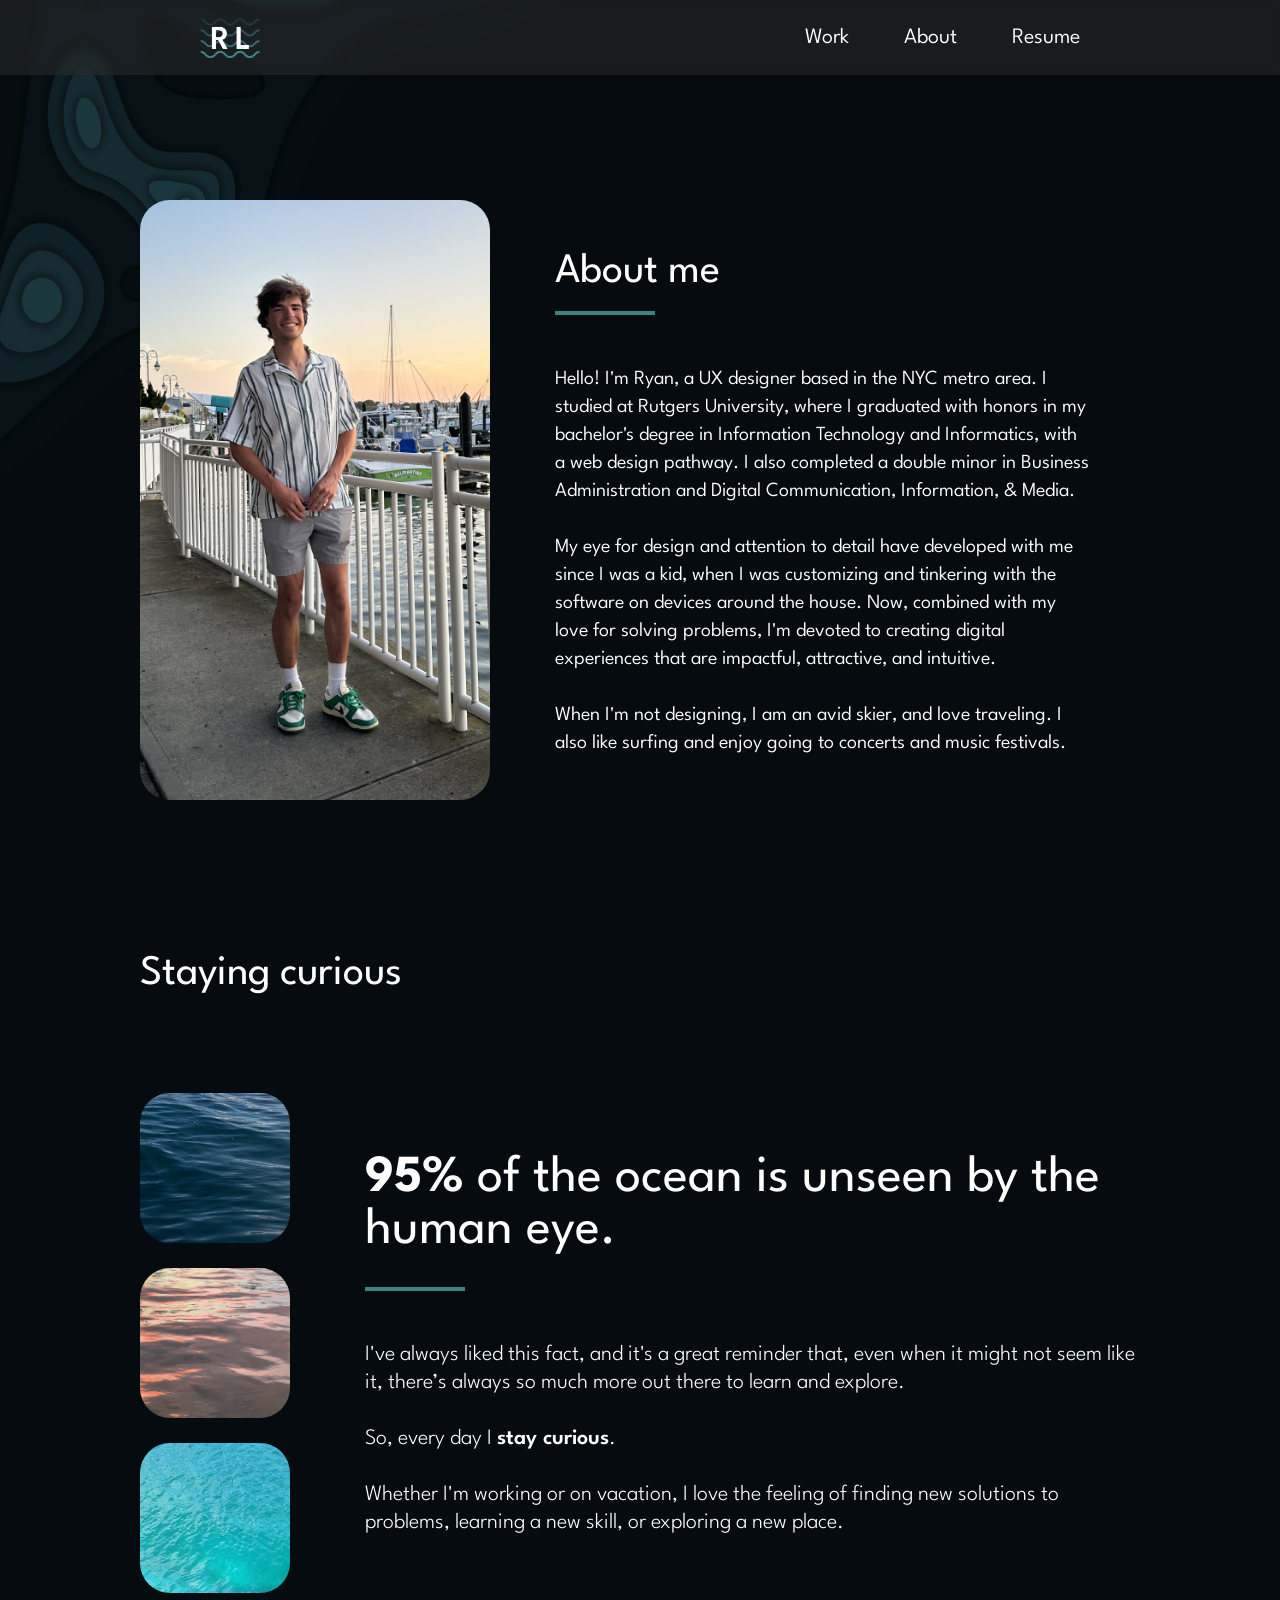
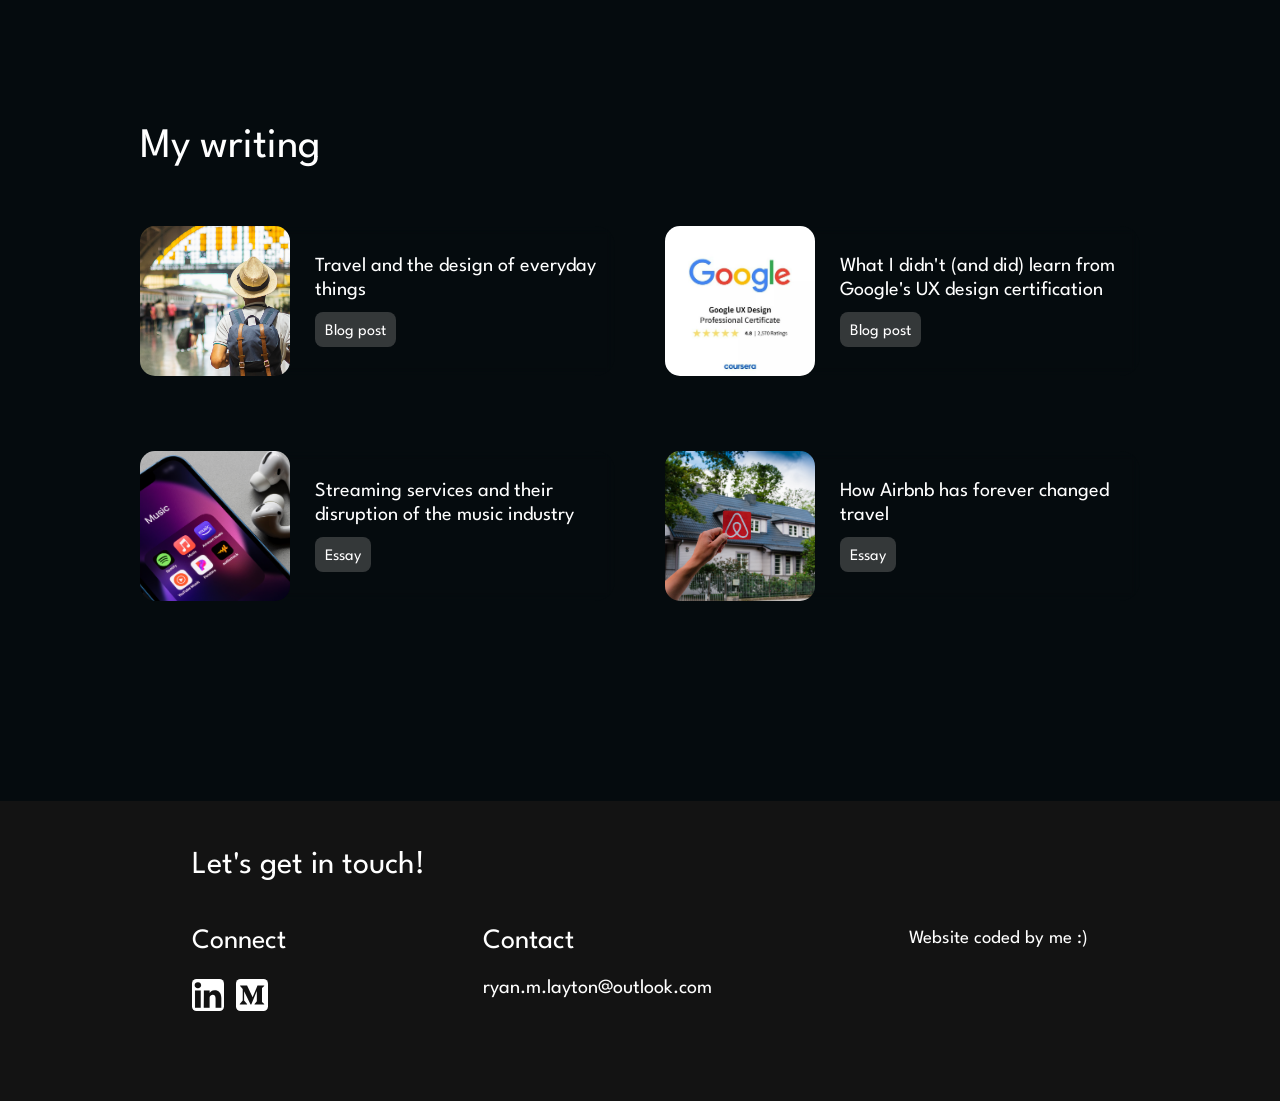
==== about.html @ 463aab8a "footer title update" ====
<!DOCTYPE html>
<html lang="en" id = "html">
  <style>@font-face {
    font-family: leagueSpartan;
    src: url(League_Spartan/LeagueSpartan-VariableFont_wght.ttf);
  }</style>
  <head>
    <meta charset="UTF-8" />
    <meta name="viewport" content="width=device-width, initial-scale=1.0" />
    <meta http-equiv="X-UA-Compatible" content="ie=edge" />
    <title>About | Ryan Layton</title>
    <link rel="stylesheet" href="aboutstyles.css"/>
    <link rel="icon" href="images/initials.png">
  </head>

  

  <section class="mobileHeader">
    <div id="mobilename">
      <a href="./index.html"><img src="./images/initials.png" /></a>
    </div>
    <div>
    <ul class="mobilemenuopen">
      <li><a class="menuItem" href="./index.html#work">Work</a></li>
      <li><a class="menuItem" href="./about.html">About</a></li>
      <a href="images/RYAN-LAYTON-RESUME.pdf" target="_blank">Resume</a>
    </ul>
    <button class="mobilemenu">
      <i class ="menuIcon"><img src="images/mobilemenu.png" alt=""></i>
      <i class ="closeIcon"><img src="images/close.png" alt=""></i>
      </button>
    </div>
  

  </section>

  <div id="loader" class="center"></div>

    
    <body id="body">
      <section class="tabsgrid">
        <div class="name">
          <a href="./index.html"><img src="./images/initials.png" /></a>
        </div>
        <div class="tabs">
          <a href="./index.html#work"  onclick="showScroll()">Work</a>  
          <a href="./about.html">About</a>
          <a href="images/RYAN-LAYTON-RESUME.pdf" target="_blank">Resume</a>

        </div>
      </section>

        <section id="aboutPage">


            <div id="aboutContent">

            <div id="aboutText">
              <div id="aboutImg">
                <img src="images/aboutMe.png" alt="" id ="meimg">
              </div>
              <div>
              <h2 style="margin-left:15px; margin-bottom:20px;">About me</h2>
              <div class="line"></div>
            <p>Hello! I'm Ryan, a UX designer based in the NYC metro area. I studied at Rutgers University, where I graduated with honors in my bachelor's degree in Information Technology and Informatics, with a web design pathway. I also completed a double minor in Business Administration and Digital Communication, Information, & Media.
              <br>
              <br>
              My eye for design and attention to detail have developed with me since I was a kid, when I was customizing and tinkering with the software on devices around the house. Now, combined with my love for solving problems, I'm devoted to creating digital experiences that are impactful, attractive, and intuitive.
              <br>
              <br>
              When I'm not designing, I am an avid skier, and love traveling. I also like surfing and enjoy going to concerts and music festivals.
            </p>
          </div>
        </div>
        </div>

        <section id = "values">
          <h2>Staying curious</h2>
          <div class="bigvalue"><div class="valuecard"><div class="bigvaluetext"><h1 id="valuetitle"><strong>95%</strong> of the ocean is unseen by the human eye.</h1><div class="line2" style="margin-top:0px; margin-left:25px;"></div><p>I've always liked this fact, and it's a great reminder that, even when it might not seem like it, there’s always so much more out there to learn and explore. <br><br>So, every day I <strong style="font-weight: 600;">stay curious</strong>. <br><br>Whether I'm working or on vacation, I love the feeling of finding new solutions to problems, learning a new skill, or exploring a new place.</p></div><div class="imagestack"><img src="images/adapttest.png" alt=""><img src="images/oceanthumb.png" alt=""><img src="images/waterthumb3.png" alt=""></div></div></div>


        </section>
        <h2 style="width:1000px">My writing</h2>
        <section class ="writings">

          <a href="https://medium.com/@rylay/travel-and-the-design-of-everyday-things-ac6825f03cc6"  target="_blank"><div class="writing"><img src="images/travelthumb.png" alt=""><div class="writingcontent"><h4>Travel and the design of everyday things</h4><div class="writingtag">Blog post</div></div></div></a>
          <a href="https://medium.com/@rylay/what-i-didnt-and-did-learn-from-google-s-ux-design-certification-195e7a6d9c0b?source=friends_link&sk=7d7f1dadd2cf88093d7a931e4a1bec86" target="_blank"><div class="writing"><img src="images/certificate.jpeg" alt=""><div><h4>What I didn't (and did) learn from Google's UX design certification</h4><div class="writingtag">Blog post</div></div></div></a>

        </section>

        <section class ="writings">

          <a href="othercontent/StreamingEssay.pdf" target="_blank"><div class="writing"><img src="images/spotifythumb.png" alt=""><div class="writingcontent"><h4>Streaming services and their disruption of the music industry</h4><div class="writingtag">Essay</div></div></div></a>
          <a href="othercontent/airbnbpaper.pdf" target="_blank"><div class="writing"><img src="images/airbnbthumb.png" alt=""><div><h4>How Airbnb has forever changed travel</h4><div class="writingtag">Essay</div></div></div></a>

        </section>



        <section class="mobilewritings">

          <div class="writing"><img src="images/travelthumb.png" alt=""><div class="writingcontent"><h4>Travel and the design of everyday things</h4><div style="color:rgb(207, 207, 207); font-weight:300;">Blog post</div><a href="https://medium.com/@rylay/travel-and-the-design-of-everyday-things-ac6825f03cc6" target="_blank"loading="lazy"><button>Read</button></a></div></div>
          <div class="writing"><img src="images/certificate.jpeg" alt=""><div><h4>What I didn't (and did) learn from Google's UX design certification</h4><div style="color:rgb(207, 207, 207); font-weight:300;">Blog post</div><a href="https://medium.com/@rylay/what-i-didnt-and-did-learn-from-google-s-ux-design-certification-195e7a6d9c0b?source=friends_link&sk=7d7f1dadd2cf88093d7a931e4a1bec86" target="_blank"><button>Read</button></a></div></div>
          <div class="writing"><img src="images/spotifythumb.png" alt=""><div class="writingcontent"><h4>Streaming services and their disruption of the music industry</h4><div style="color:rgb(207, 207, 207); font-weight:300;">Essay</div><a href="othercontent/StreamingEssay.pdf" target="_blank"><button>Read</button></a></div></div>
          <div class="writing"><img src="images/airbnbthumb.png" alt=""><div><h4>How Airbnb has forever changed travel</h4><div style="color:rgb(207, 207, 207); font-weight:300;">Essay</div><a href="othercontent/airbnbpaper.pdf" target="_blank"><button>Read</button></a></div></div>

        </section>
        </section>


        <section id="footer">
          <div id="allFooterText">
          <div id="footerTitle">Let's get in touch!</div>
          <div id = "footerText">
            <div>
              <h2>Connect</h2>
              <a href="https://www.linkedin.com/in/laytonryan/" target="_blank" style="margin-right:8px;"><img src="images/linkedin.svg" alt="" style ="height: 32px; width:32px;"></a>
              <a href="https://medium.com/@rylay" target="_blank" ><img src="images/medium.svg" alt="" style ="height: 32px; width:32px;"></a>
        </div>
        <div>
          <h2>Contact</h2>
          <a href="mailto:ryan.m.layton@outlook.com" target="_blank">ryan.m.layton@outlook.com</a>
          
        </div>
        <div>
          <h3 id="footerNote">Website coded by me :)</h3>
        </div>
        </div>
      </div>

        </section>
        <script src="aboutscript.js"></script>
    </body>
</html>
---- aboutstyles.css ----
html{
  margin:0px;
}



.center {
  position: absolute;
  top: 0;
  bottom: 0;
  left: 0;
  right: 0;
  margin: auto;
  overflow:hidden;
}



#loader {    
  --r1: 154%;
  --r2: 68.5%;
  width:60px;
  height:60px;
  border-radius: 50%; 
  background:
    radial-gradient(var(--r1) var(--r2) at top   ,#0000 79.5%,#408184 80%),
    radial-gradient(var(--r1) var(--r2) at bottom,#408184 79.5%,#0000 80%),
    radial-gradient(var(--r1) var(--r2) at top   ,#0000 79.5%,#408184 80%),
    white;
  background-size: 50.5% 220%;
  background-position: -100% 0%,0% 0%,100% 0%;
  background-repeat:no-repeat;
  animation:wave 2s infinite linear;
}
@keyframes wave {
    33%  {background-position:    0% 33% ,100% 33% ,200% 33% }
    66%  {background-position: -100%  66%,0%   66% ,100% 66% }
    100% {background-position:    0% 100%,100% 100%,200% 100%}
}



  

.tabsgrid {
  width: 100%;
  height: 75px;
  display: flex;
  justify-content: space-between;
  background-color: rgba(52, 52, 52, 0.432);
  backdrop-filter: blur(5px);
  color: white;
  position: fixed;
  z-index: 3;
}

.header {
  grid-area: header;
  background-color: black;
}

.tabs {
  display: flex;
  justify-content: space-between;
  align-items: center;
  text-decoration: none;
  width: 275px;
  color: white;
  margin-right:200px;
}

.name {
  display: flex;
  align-items: center;
  justify-content: center;
  margin-left:200px;
}

.tabs a {
  color: white;
  font-size: 22px;
  text-decoration: none;
  font-weight:350;
}

a.tabsgrid:hover {
  color: gray;
}

a:hover {
  color: gray;
}


.name img {
  width: 60px;
  height:auto;
  display: flex;
  align-items: center;
  justify-content: center;
}

  .mobileHeader
  {
    height:48px;
    width:92vw;
    justify-content: space-between;
    top:0;
    position: fixed;
    color:white;
    display:none;
    background-color: rgba(52, 52, 52, 0.714);
    backdrop-filter: blur(10px);
    border-radius:100px;
    border-style: solid;
    border-color: rgb(41, 41, 41);
    border-width: 1px;
    margin-top:12px;
    margin-left:4vw;
    margin-right:4vw;
    z-index: 3;
    box-shadow: 0px 18px 28px -10px rgba(0,0,0,0.73);
  }
  
  .closeIcon {
    display: none;
    z-index: 90;
  }
  
  .closeIcon img{
    max-width:24px;
    max-height:24px;
  }
  
  
.mobilemenuopen{
  position: absolute;
  transform: translateY(-105%);
  transition: transform 0.4s;
  margin-top:0px;
  margin-left:-100px !important;
  margin-right: -100px !important;
  padding-top:100px;
  padding-left:0px;
  padding-right:0px;
  top: 0;
  left: 0;
  right: 0;
  bottom: 0;
  z-index: 10;
  background: rgba(0, 0, 0, 0.926);
  color: white;
  list-style: none;
  display: flex;
  flex-direction:column;
  align-items: center;
  align-content: center;
  justify-self: center;
  border:0px;
  margin-top: -18px;
  height:110vh;
}
  
  .mobilemenu{
    width:40px;
    height:40px;
    padding:0px;
    display:flex;
    margin-right:10px;
    justify-content: center;
    align-items: center;
    cursor: pointer;
    background-color: #0000;
    border: none;
    z-index: 50;
  }
  
  .mobilemenu img{
    height:32px;
    width:32px;
  }
  
  
  #mobilename {
    justify-self: flex-start;
    display:flex;
    justify-content: center;
    align-items: center;
  }
  
  #mobilename img {
    width: 80px;
    height:auto;
    padding:25px;
  }
  
  
  .mobilemenuopen a{
    text-decoration: none;
    color: white;
    font-size:28px;
    align-self:center;
    margin-left: auto;
    margin-right:auto;
  }
  
  .mobilemenuopen li{
    margin:25px;
  }


.mobilemenuopen li{
  display:flex;
  flex-direction: column;
  align-content: center;
  justify-content: center;
  align-items: center;
  justify-content: center;
  width:100vw;

}
  
  .showMenu {
    transform: translateY(0);
  }
  

body{
    height:100%;
    background-color: black;
    margin: 0px;
    padding:0px;
    font-family: leagueSpartan;
    min-height:100vh;
    background-image: url("images/topobgtest1.png");
    background-position-x:-300px;
    background-position-y: -300px !important;
    background-color: #050B0E;
    background-repeat: no-repeat;
    background-size: fill;
    
    }



  #aboutPage{
    color: white;
    padding-top:50px;
    margin-bottom:0px;
    width:100%;
    margin-bottom:150px;  
    display:flex;
    flex-direction: column;
    justify-content: center;
    align-items: center;
  }

  #aboutPage h1{
    color: white;
    font-size:52px;
    font-weight: 600;
    }

    #aboutPage h2{
      color: white;
      font-size:42px;
      font-weight: 400;
      }

    #aboutPage h3{
      color: white;
      font-size:30px;        
      font-weight: 400;
      }
  
      #aboutPage a{
        text-decoration: none;
      }

      #aboutTitle{
        margin-top:25px;
        width:1000px;
      }

  #aboutContent{
    display:flex;
    margin-top:25px;
    flex-direction: row;
    justify-content: space-between;
    align-items: center;
    height:auto;
    width:1000px;
}

#aboutImg{
  border-radius: 20px;
  width:auto;
  max-height:auto;
  
}

#aboutImg img{
  border-radius: 15px;
  margin-right:100px;
  margin-left:0px;
  object-fit: contain;
  width:auto;
  height:800px;
}


  #aboutText {
    display:flex;
    align-items: center;
    height: 100%;
    padding:0px 25px 0px 0px;
    border-radius: 30px;

    max-height:auto;
    margin-top:50px;
  }

  .line{
    background-color: #408184;
    height:4px;
    width:100px;
    margin-left:15px;
  }
  
  .line2{
    background-color: #408184;
    height:4px;
    width:100px;
    margin-left:0 !important;
    margin-bottom: 50px;
    margin-top:-10px;
  }
  

  #aboutText p{
  margin:50px 25px 25px 15px;
  font-weight: 350;
  line-height:28px;
  font-size: 20px;
  height: 100%;
  }

  #values
  {
    margin-top:120px;
    width:1000px;
  }





  .bigvalue{
    display:flex;
    flex-direction: column;
    margin-bottom:100px;
    margin-top:100px;
    margin-left:0px;
  }

  .bigvaluetext{
    border-radius: 30px 0px 0px 30px;

    margin:0px 0px 0px 0px;
    margin-top:-25px;
  }

  .bigvaluetext p{
    margin-top:25px;
    font-weight: 300;
    line-height:28px;
    font-size: 22px;
    max-width: 100%;
    height: 100%;
  }

strong{
  font-weight:500px;
}
  .valuecard h1{
    font-weight:300;
    color:black;
  }

  .bigvalue .valuecard{
  flex-direction: row-reverse;
  padding:0px;
  margin:0;
  margin-left:0px;
  }

  #valuetitle {
    font-weight:400 !important;
    color:white;
    font-size:52px !important; 
    line-height:52px !important;
    margin-bottom:30px;
  }

.value{
  display:flex;
  flex-direction: row-reverse;
  justify-content: space-between;
  align-items: space-between;
  align-content: space-between;
  justify-items: space-between;
  gap:50px;
  margin-top:100px;
  margin-bottom:100px;
  display:none;
  margin-left:0px;
}



.valuecard{
  width:100%;
  display: flex;
  flex-direction: row-reverse;
  align-items:center;
  gap:75px;
  height:auto;
  border-radius: 30px;
  margin-left:0px;
}

.imagestack{
  display: flex;
  flex-direction: column;
  gap:25px;
  justify-content: space-between;

}

.imagestack img
{
  object-fit: cover;
  border-radius:30px;
  width:150px;
  height:150px;
}

.value h3{
  margin-top:15px;
  margin-bottom:0;
}

.value p{
  margin-bottom:0;
}

.valueimg{
  height:100%;
  margin:0px;
  padding:0px;
  object-fit: fill;
}

.valueimg img{
  height:100%;
  width:150px;
  object-fit: cover;
  border-radius: 30px 0px 0px 30px;
}

.writings{
  display:flex;
  gap:50px;
  margin-bottom:50px;
  margin-top: 25px;
  width:1000px;

}

.writings a{
  text-decoration: none;
  color: white;
}

a .writing{
  display:flex;
  height:150px;
  padding:0px;
  gap:25px;
  border-radius:20px;
  align-items: center;
  width:475px;
  backdrop-filter: blur(5px);
  border-color: #cb3939 !important;
  stroke-width: 1px;
  transition-duration: 0.3s; 
  transition-timing-function: ease; 
}

.writing:hover{
  cursor: pointer;
  transform: scale(1.05);
  box-shadow: 5px 5px 18px 4px rgba(0, 0, 0, 0.333);
  transition: 0.5s;
}

.writingtag{
  background-color: #6f6f6f74;
  padding:12px 10px 8px 10px;
  margin:0px 15px 0px 0px;
  border-radius: 8px;
  display: inline-block;
}

.writing img{
  height:150px;
  width:150px;
  object-fit: cover;
  border-radius: 15px;
}

.writing a{
text-decoration: none;
}

.writing h4{
margin-bottom:10px;
margin-top:0px;
font-size:20px;
font-weight: 400;
line-height: 1.2;
}

.mobilewritings{
  display:none;
}

#footer{
  height:300px;
  background-color: #131313;
  color: white;
  padding-left: 20%;
  padding-right:20%;
  display: flex;
  margin-top:auto;
}

#footer h2
{
  font-weight:400;
  margin-bottom:25px;
  font-size:28px;
}

#footer h3
{
  font-weight:400;
  margin-top:25px;
}

#footerimg{
  height:175px;
  width:225px;
  margin-right: 50px;
  margin-top:50px;
  border-radius:30px;
}

#footer a{
  text-decoration: none;
  color: white;
  font-size: 20px;
}


#footer a:hover{
  filter: brightness(60%)
}
#allFooterText
{
width:100%;
margin-top:50px;
}

#footerTitle{
  font-size:32px;
  background-color: #131313;
}

#footerText
{
  width: auto;  
  display:flex;
  justify-content: space-between;
  margin-top:25px;
}
@media screen and (max-width: 850px) {

  .tabsgrid {
    display:none;
  }


  .mobileHeader{
    display:flex
  }
  
  .mobilemenu{
    width:50px;
    height:50px;
    padding:25px;
    display:flex;
    margin:25px;
    justify-content: center;
    align-items: center;
    cursor: pointer;
    background-color: #0000;
    border: none;
    z-index: 50;
  }



  #mobilename {
    justify-self: flex-start;
    display:flex;
    justify-content: center;
    align-items: center;
  }
  
  .mobilemenu img{
    height:36px;
    width:36px;
  }
  
  #mobilename img {
    width: 60px;
    height:auto;
    padding:25px;
  }
  

  
#body{
  height:100%;
  margin-left:0px !important;
  margin-right:0px !important;
  max-width:100% !important;
  background-color:  rgb(0, 13, 14);
  margin: 0px;
  font-family: leagueSpartan;
  padding: 0px !important;
  overflow-x: hidden;
}

body{
  height:100%;
  background-color: rgb(0, 13, 14);
  font-family: leagueSpartan;
  background-image: url("images/topobgmobile.png");
  background-position-y:0px;
  background-position-x:0px;
  background-attachment:scroll !important;
  display: flex;
  flex-direction: column;  
  align-items: center;
  min-height:100vh;
  padding: 50px 0px 0px 0px !important;
  left:0px;
  right:0px;
  overflow-x: hidden;
  width:100vw;
  }

#aboutPage{
  display: flex;
  flex-direction:column;
  align-items: center;
  color: white;
  width:auto;
  padding-left:12px !important;
  padding-right:12px !important;
  padding-top:75px;
  max-width:100%;
  background-image: url("images/topobgmobile.png");
  background-repeat:repeat-y !important;
}
#aboutPage p{
  font-weight: 350;
  line-height:26px;
  font-size: 14px;
}

#aboutPage h1{
  color: white;
  font-size:42px;
  font-weight: 600;

  }

  #aboutPage h2{
    color: white;
    font-size:42px;
    font-weight: 400;
    justify-self: start;
    align-self: start;
    margin-left:0px;
    }



#aboutContent{
  display:flex;
  margin-top:0px;
  flex-direction: column-reverse;
  align-items: center;
  justify-content: center;
  margin-bottom:48px;
}

#aboutImg{
  margin:0px;
}

#aboutContent img{
  width:50vw;
  height:auto;
  border-radius: 10px;
  margin:48px 0px 36px 0px;
}

#aboutText {
  display:flex;
  flex-direction: column-reverse;
  background-color: #252525;
  height: 100%;
  border-radius: 20px;
  box-shadow: 5px 5px 10px 2px rgba(0,0,0,.8);
  max-height:auto;
  margin:0px;
  min-width:0px;
  padding:0px;
}

#aboutTitle{
  align-self: flex-start;
  padding-left:0px;
  margin-top:25px;
}

#aboutContent p{
font-size:18px;
line-height:28px;
}

#values{
  margin:0px;
}

.bigvalue{
  margin-top:24px;
}

#valuetitle {
  font-weight:350 !important;
  color:white;
  font-size:42px !important; 
  margin:24px 18px 0px 18px !important;
  line-height:48px !important;
}

.bigvaluetext{
margin:0px;
padding:0px;
font-size: 22px !important;
}

.bigvaluetext p{
  font-size: 18px !important;
}

.mobilewritings
{
  display:flex;
  flex-direction: column;
  gap:40px;
  margin-bottom:40px;
  margin-top: 25px;
}

.writing{
  display:flex;
  background-color: #353535ba;
  height:auto;
  width:auto;
  padding:25px;
  gap:25px;
  border-radius:20px;
  align-items: center;
  box-shadow: 5px 5px 10px 2px rgba(0, 0, 0, 0.8);
  background-color: #2d2d2d98;
  backdrop-filter: blur(5px);
}

.writing h4{
  margin-bottom:10px;
  margin-top:0px;
  font-size:18px;
  font-weight: 350;
  line-height: 22px;
  }

.writings{
  display:none;
}

#footer{
  height:auto;
  width:91%;
  background-color: #131313;
  color: white;
  display: flex;
  padding-left:20px;
  padding-right:20px;
  flex-wrap: wrap;
  overflow-x: hidden;
}

#footerTitle{
  font-size:26px;
  background-color: #131313;
}
#footer h2
{
  font-weight:400;
  margin-top:42px;
  font-size:20px;
  margin-bottom:12px;
  background-color: #131313;
}

#footer h3
{
  font-weight:400;
  margin-top:42px;
  font-size:18px;
  margin-bottom:64px;
  background-color: #131313;

}

#footerimg{
  display:none;
}

#footer a{
  text-decoration: none;
  color: white;
  font-size: 18px;
  background-color: #131313;
}


#footer a:hover{
  filter: brightness(60%)
}
#allFooterText
{
  
width:100%;
margin-top:32px;
background-color: #131313;
}

#footerTitle{
  width:auto;
  background-color: #131313;
}

#footerText
{
  width: auto;  
  display:flex;
  flex-direction: column;
  justify-content: space-between;
  margin-top:12px;
  background-color: #131313;
}


}

@media screen and (max-width: 850px) {

  .tabsgrid {
    display:none;
  }


  .mobilemenu{
    width:50px;
    height:50px;
    margin:0px 10px 0px 0px;
    display:flex;
    justify-content: center;
    align-items: center;
    cursor: pointer;
    background-color: #0000;
    border: none;
    z-index: 50;
    
  }
  


  #mobilename {
    justify-self: flex-start;
    display:flex;
    justify-content: center;
    align-items: center;
  }
  

  .mobilemenu img{
    height:32px;
    width:32px;
  }

  #mobilename img {
    width: 45px;
    height:auto;
    padding:25px;
  }
 
  


}

@media screen and (min-width: 850px) and (max-width: 1700px){

  #footer{
    height:300px;
    background-color: #131313;
    color: white;
    padding-left: 15%;
    padding-right:15%;
    display: flex;
    align-items: space-evenly;
  }
}




@media screen and (min-width: 850px) and (max-width: 1550px)
{
  #aboutPage{
    width:auto;
    display: flex;
    flex-direction:column;
    color: white;
    padding-top:150px;
    margin-bottom:150px;
  }

  body{
    background-position-x:-200px;
    background-position-y: -300px !important;
    background-color: #050B0E;
    background-repeat: no-repeat;
    background-size: cover;
    
  }


  #aboutContent{
    display:flex;
    margin-top:0px;
    max-width:1000px;
  }

  #aboutImg img{
    border-radius: 30px;
    margin-right:50px;
    object-fit: contain;
    width:auto;
    height:600px;
    margin-bottom:-4px !important;
  }

}


@media screen and (min-width: 1550px) and (max-width: 1850px){
  #aboutPage{
    display: flex;
    flex-direction:column;
    color: white;
    padding-top:150px;
    margin-bottom:150px;
  }
  #aboutImg img{
    border-radius: 30px;
    margin-right:50px;
    object-fit: contain;
    width:auto;
    height:600px;
    margin-bottom:-4px !important;

  }


  body{
    background-position-x:-200px;
    background-position-y: -300px !important;
    background-color: #050B0E;
    background-repeat: no-repeat;
    background-size: cover;
    
  }
}

@media screen and (min-width: 1850px)and (max-width: 2150px){
  #aboutPage{
    margin-left:25%;
    margin-right:25%;
    width:auto;
    display: flex;
    flex-direction:column;
    color: white;
    padding-top:150px;
    margin-bottom:150px;
  }
  #aboutImg img{
    border-radius: 30px;
    margin-right:50px;
    object-fit: contain;
    width:auto;
    margin-bottom:-4px !important;
    height:600px;
  }
  body{
    background-position-x:-200px;
    background-position-y: -300px !important;
    background-color: #050B0E;
    background-repeat: no-repeat;
    background-size: cover;
    
  }
}
  @media screen and (min-width: 2150px){
    #aboutPage{
      margin-left:30%;
      margin-right:30%;
      width:auto;
      display: flex;
      flex-direction:column;
      color: white;
      padding-top:150px;
      margin-bottom:300px;
    }

    #aboutContent{
      margin-top:50px;
    }
    #aboutImg img{
      border-radius: 30px;
      margin-right:50px;
      margin-top:0px;
      margin-bottom:-4px !important;
      object-fit: contain;
      width:auto;
      height:600px;
    }
}
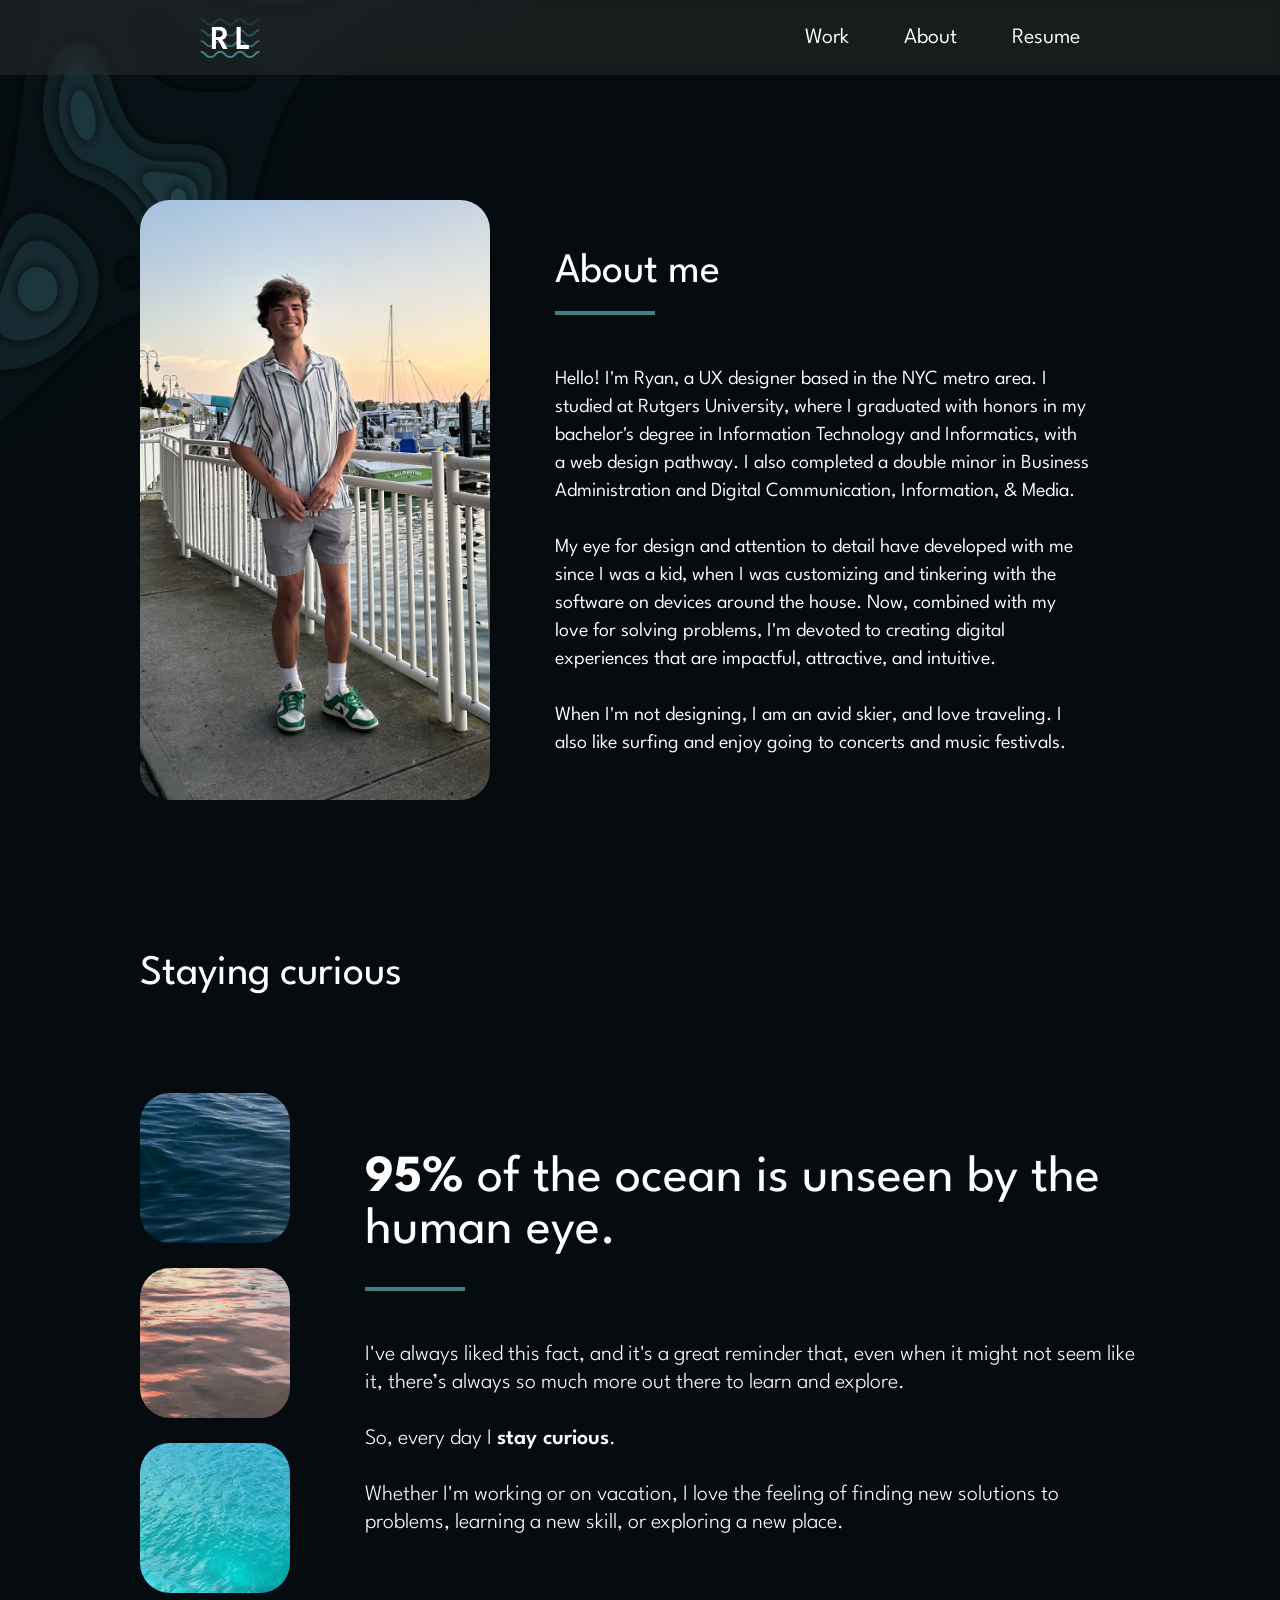
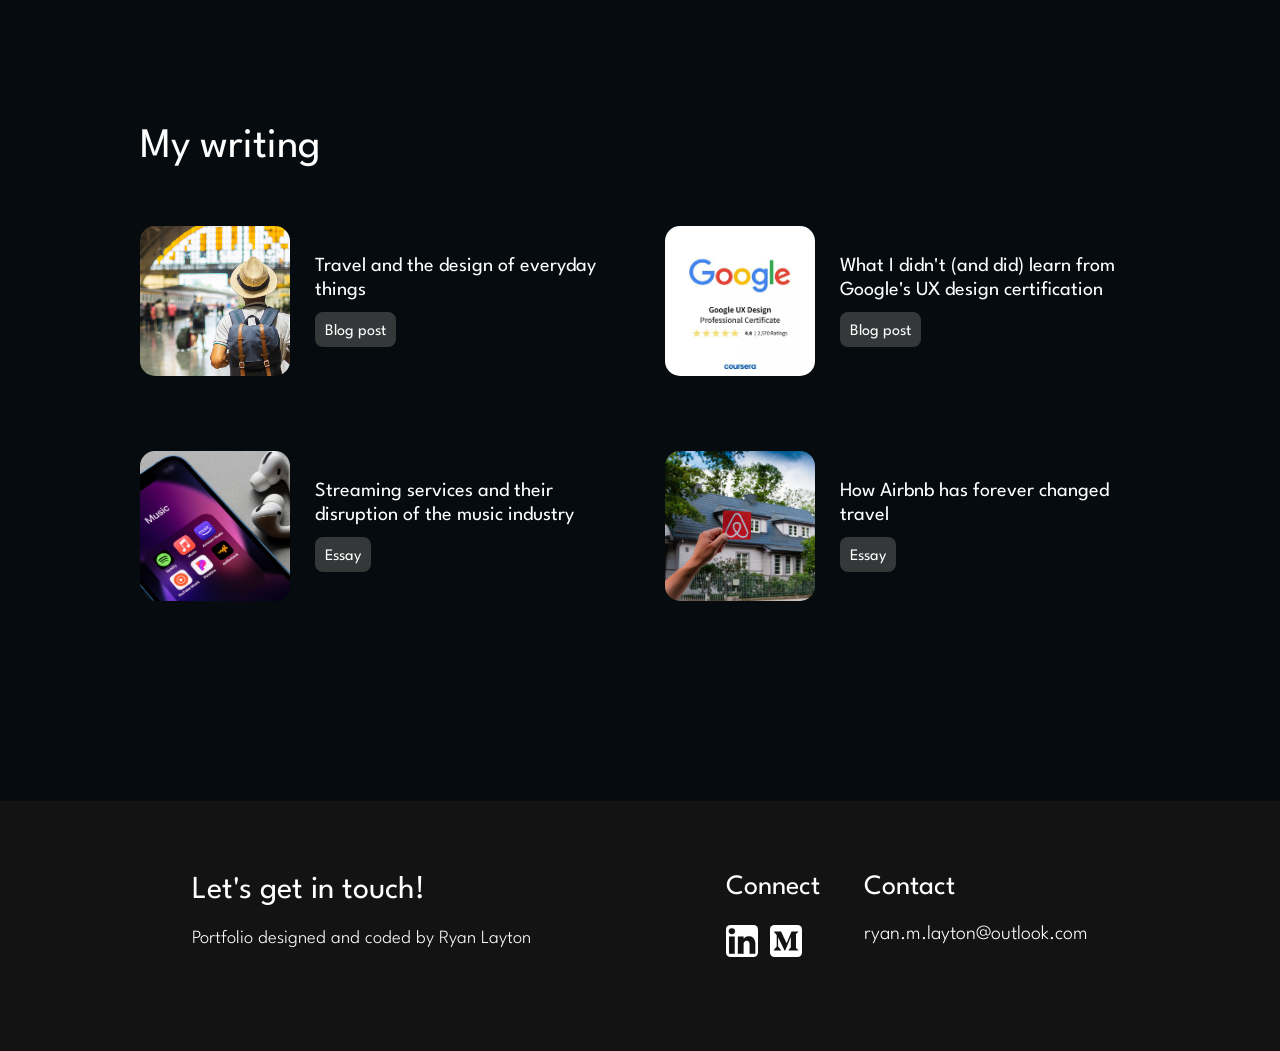
==== commit ff01fdc8: "footer fix" ====
--- a/about.html
+++ b/about.html
@@ -110,9 +110,10 @@
 
         <section id="footer">
           <div id="allFooterText">
-          <div id="footerTitle">Let's get in touch!</div>
-          <div id = "footerText">
-            <div>
+          <div><div id="footerTitle">Let's get in touch!</div>    <div>
+          <h3 id="footerNote">Portfolio designed and coded by Ryan Layton</h3>
+        </div>  </div>
+            <div style="margin-left:150px;">
               <h2>Connect</h2>
               <a href="https://www.linkedin.com/in/laytonryan/" target="_blank" style="margin-right:8px;"><img src="images/linkedin.svg" alt="" style ="height: 32px; width:32px;"></a>
               <a href="https://medium.com/@rylay" target="_blank" ><img src="images/medium.svg" alt="" style ="height: 32px; width:32px;"></a>
@@ -122,12 +123,9 @@
           <a href="mailto:ryan.m.layton@outlook.com" target="_blank">ryan.m.layton@outlook.com</a>
           
         </div>
-        <div>
-          <h3 id="footerNote">Website coded by me :)</h3>
-        </div>
-        </div>
+    
+    
       </div>
-
         </section>
         <script src="aboutscript.js"></script>
     </body>
--- a/aboutstyles.css
+++ b/aboutstyles.css
@@ -536,13 +536,17 @@
 }
 
 #footer{
-  height:300px;
+  height:250px;
   background-color: #131313;
   color: white;
   padding-left: 20%;
   padding-right:20%;
   display: flex;
-  margin-top:auto;
+  flex-direction: row;
+}
+
+#footerTitle{
+  font-size:32px;
 }
 
 #footer h2
@@ -554,7 +558,7 @@
 
 #footer h3
 {
-  font-weight:400;
+  font-weight:300;
   margin-top:25px;
 }
 
@@ -570,6 +574,7 @@
   text-decoration: none;
   color: white;
   font-size: 20px;
+  font-weight:300;
 }
 
 
@@ -580,11 +585,21 @@
 {
 width:100%;
 margin-top:50px;
+display:flex;
+flex-direction: row;
+justify-content: space-between;
+width:1000px;
+margin-left:auto;
+margin-right:auto;
 }
 
 #footerTitle{
-  font-size:32px;
-  background-color: #131313;
+  width:auto;
+  margin-top:25px;
+}
+
+#footerNote{
+  font-weight:200;
 }
 
 #footerText
@@ -592,8 +607,9 @@
   width: auto;  
   display:flex;
   justify-content: space-between;
-  margin-top:25px;
-}
+  flex-direction: row;
+}
+
 @media screen and (max-width: 850px) {
 
   .tabsgrid {
@@ -940,7 +956,7 @@
 @media screen and (min-width: 850px) and (max-width: 1700px){
 
   #footer{
-    height:300px;
+    height:250px;
     background-color: #131313;
     color: white;
     padding-left: 15%;
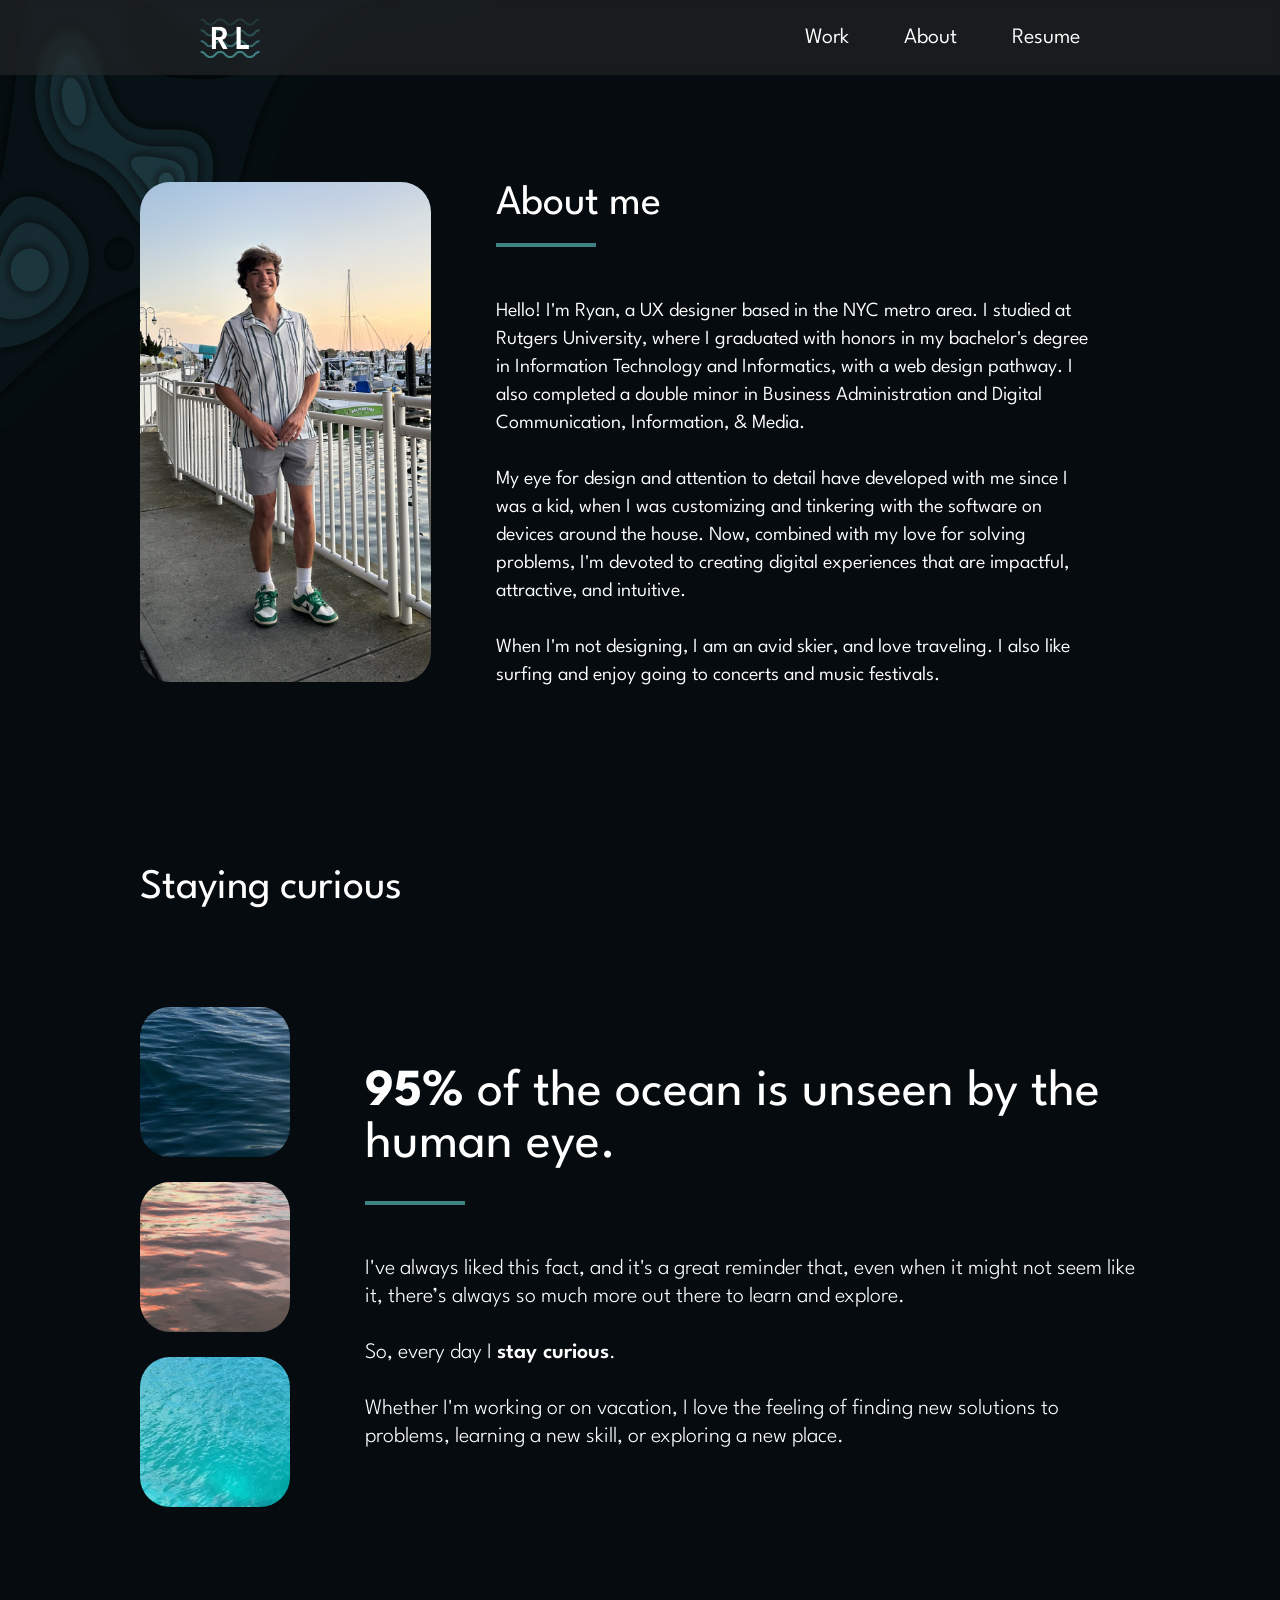
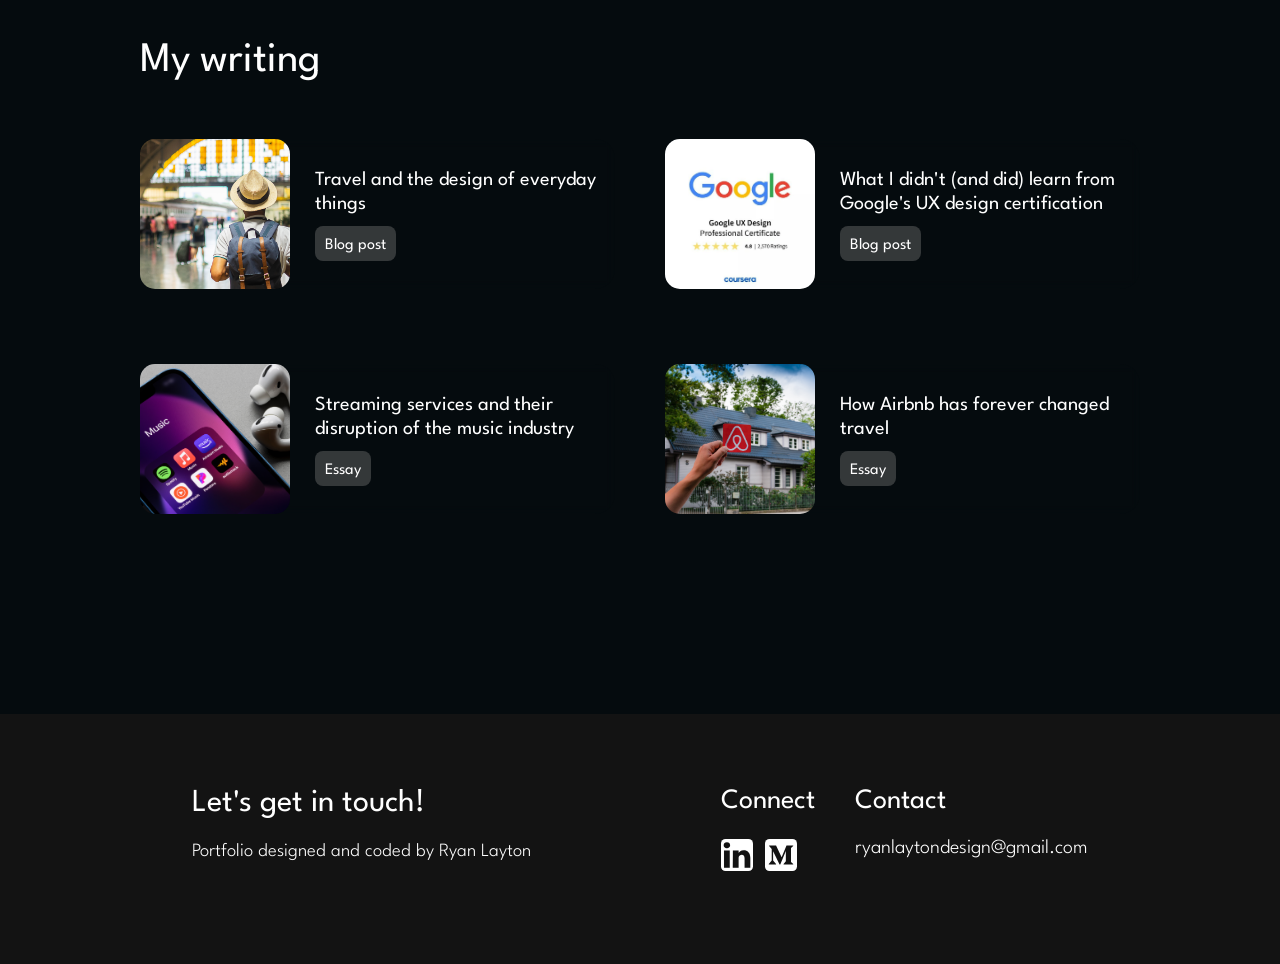
==== commit edfad5f5: "email update, mobile index update" ====
--- a/about.html
+++ b/about.html
@@ -120,7 +120,7 @@
         </div>
         <div>
           <h2>Contact</h2>
-          <a href="mailto:ryan.m.layton@outlook.com" target="_blank">ryan.m.layton@outlook.com</a>
+          <a href="mailto:ryanlaytondesign@gmail.com" target="_blank">ryanlaytondesign@gmail.com</a>
           
         </div>
     
--- a/aboutstyles.css
+++ b/aboutstyles.css
@@ -976,7 +976,7 @@
     display: flex;
     flex-direction:column;
     color: white;
-    padding-top:150px;
+    padding-top:100px;
     margin-bottom:150px;
   }
 
@@ -1001,7 +1001,7 @@
     margin-right:50px;
     object-fit: contain;
     width:auto;
-    height:600px;
+    height:500px;
     margin-bottom:-4px !important;
   }
 
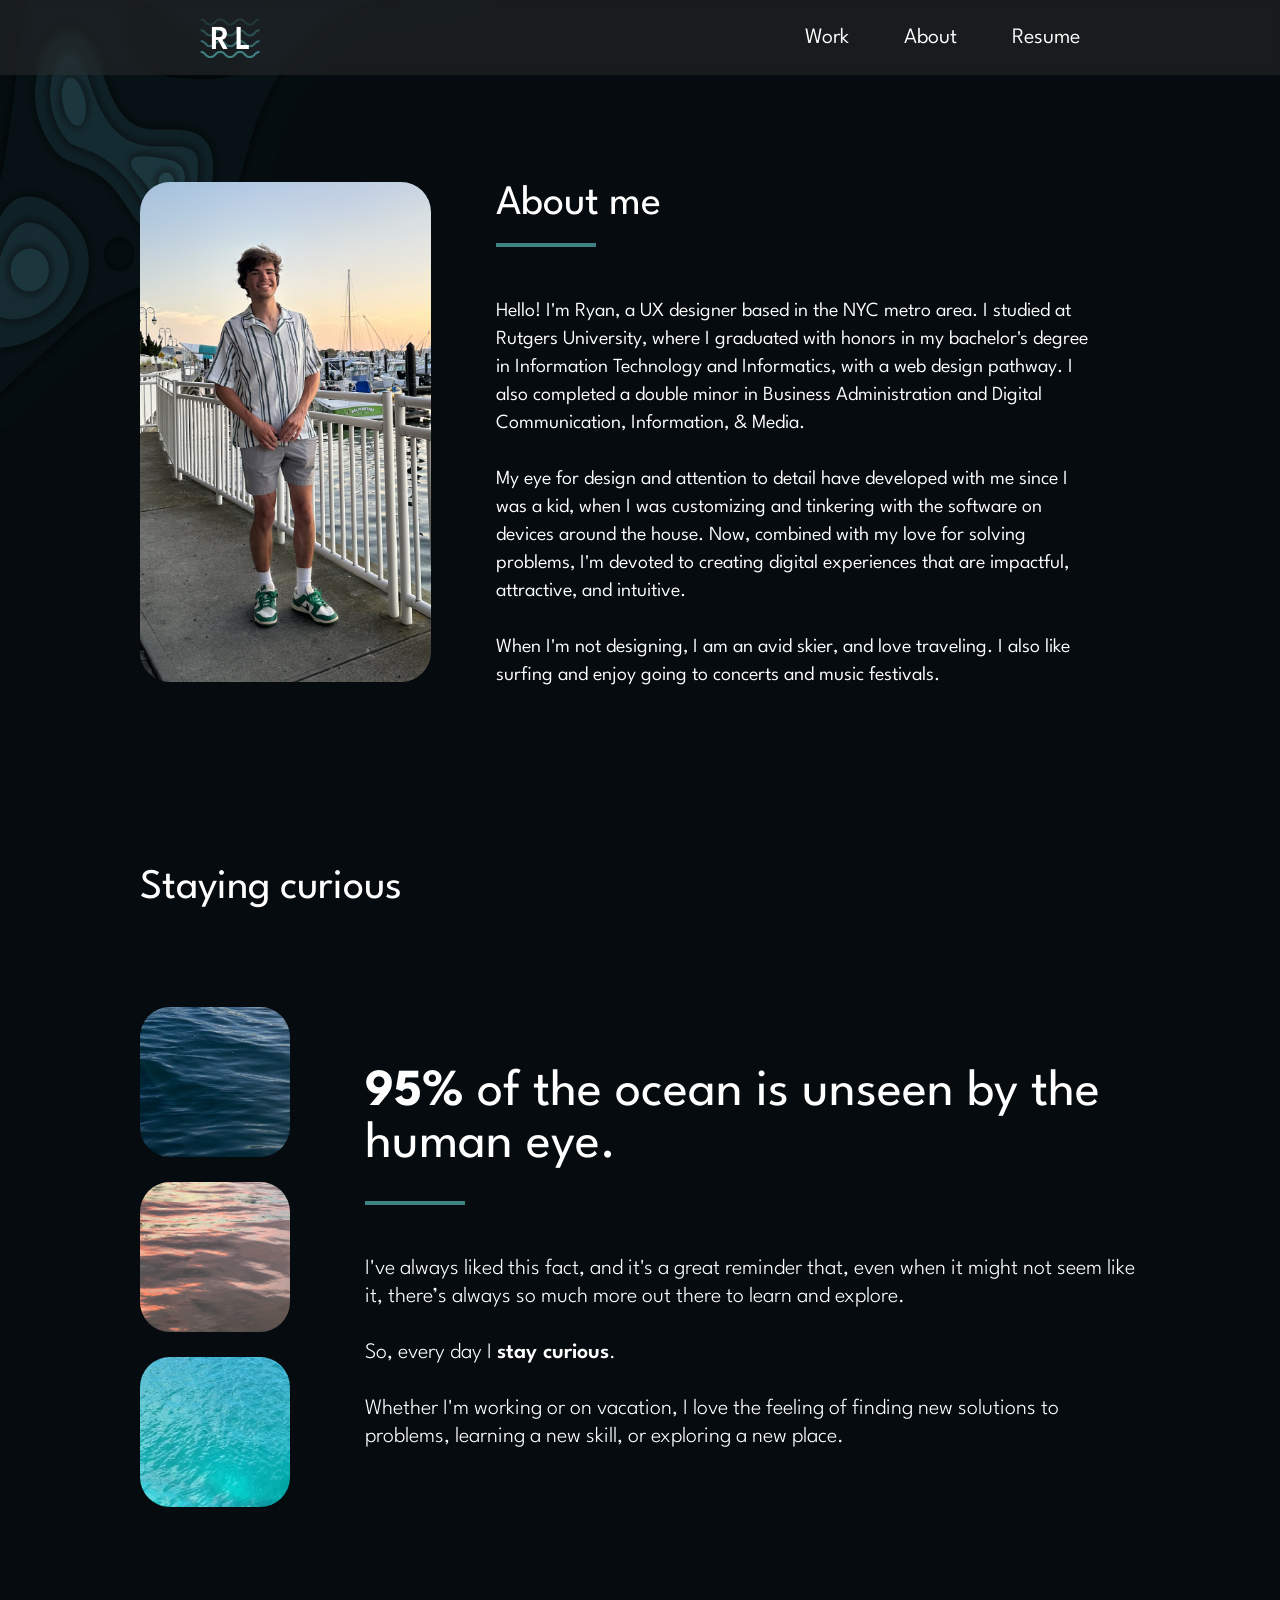
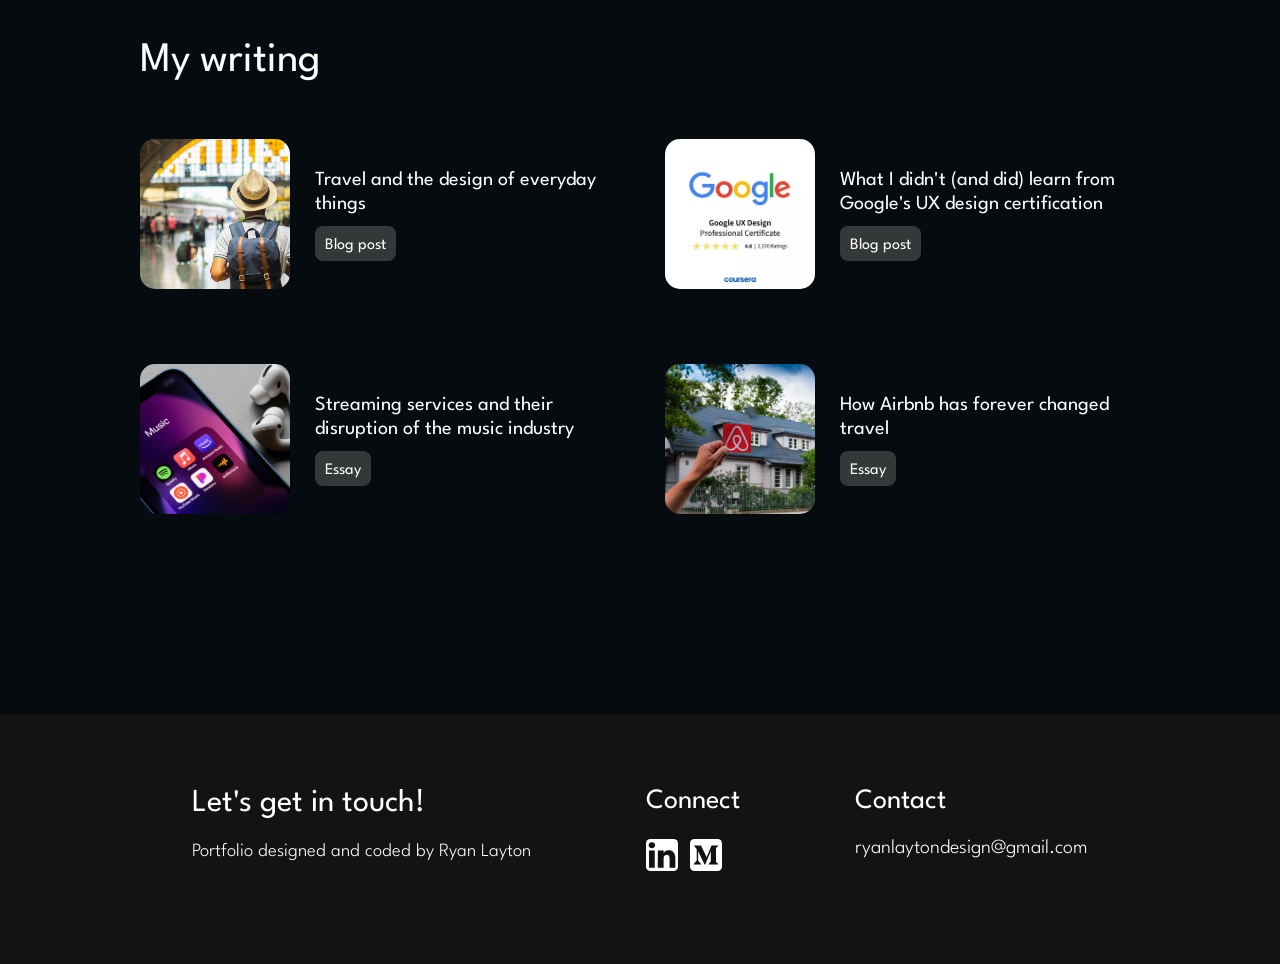
==== commit e6e7eac6: "about index mobile fix" ====
--- a/about.html
+++ b/about.html
@@ -80,7 +80,7 @@
 
 
         </section>
-        <h2 style="width:1000px">My writing</h2>
+        <h2 class="writingtitle">My writing</h2>
         <section class ="writings">
 
           <a href="https://medium.com/@rylay/travel-and-the-design-of-everyday-things-ac6825f03cc6"  target="_blank"><div class="writing"><img src="images/travelthumb.png" alt=""><div class="writingcontent"><h4>Travel and the design of everyday things</h4><div class="writingtag">Blog post</div></div></div></a>
@@ -99,10 +99,10 @@
 
         <section class="mobilewritings">
 
-          <div class="writing"><img src="images/travelthumb.png" alt=""><div class="writingcontent"><h4>Travel and the design of everyday things</h4><div style="color:rgb(207, 207, 207); font-weight:300;">Blog post</div><a href="https://medium.com/@rylay/travel-and-the-design-of-everyday-things-ac6825f03cc6" target="_blank"loading="lazy"><button>Read</button></a></div></div>
-          <div class="writing"><img src="images/certificate.jpeg" alt=""><div><h4>What I didn't (and did) learn from Google's UX design certification</h4><div style="color:rgb(207, 207, 207); font-weight:300;">Blog post</div><a href="https://medium.com/@rylay/what-i-didnt-and-did-learn-from-google-s-ux-design-certification-195e7a6d9c0b?source=friends_link&sk=7d7f1dadd2cf88093d7a931e4a1bec86" target="_blank"><button>Read</button></a></div></div>
-          <div class="writing"><img src="images/spotifythumb.png" alt=""><div class="writingcontent"><h4>Streaming services and their disruption of the music industry</h4><div style="color:rgb(207, 207, 207); font-weight:300;">Essay</div><a href="othercontent/StreamingEssay.pdf" target="_blank"><button>Read</button></a></div></div>
-          <div class="writing"><img src="images/airbnbthumb.png" alt=""><div><h4>How Airbnb has forever changed travel</h4><div style="color:rgb(207, 207, 207); font-weight:300;">Essay</div><a href="othercontent/airbnbpaper.pdf" target="_blank"><button>Read</button></a></div></div>
+          <div class="writing"><img src="images/travelthumb.png" alt=""><div class="writingcontent"><h4>Travel and the design of everyday things</h4><div style="color:rgb(207, 207, 207); font-weight:300;">Blog post</div><a href="https://medium.com/@rylay/travel-and-the-design-of-everyday-things-ac6825f03cc6" target="_blank"loading="lazy"></a></div></div>
+          <div class="writing"><img src="images/certificate.jpeg" alt=""><div><h4>What I didn't (and did) learn from Google's UX design certification</h4><div style="color:rgb(207, 207, 207); font-weight:300;">Blog post</div><a href="https://medium.com/@rylay/what-i-didnt-and-did-learn-from-google-s-ux-design-certification-195e7a6d9c0b?source=friends_link&sk=7d7f1dadd2cf88093d7a931e4a1bec86" target="_blank"></a></div></div>
+          <div class="writing"><img src="images/spotifythumb.png" alt=""><div class="writingcontent"><h4>Streaming services and their disruption of the music industry</h4><div style="color:rgb(207, 207, 207); font-weight:300;">Essay</div><a href="othercontent/StreamingEssay.pdf" target="_blank"></a></div></div>
+          <div class="writing"><img src="images/airbnbthumb.png" alt=""><div><h4>How Airbnb has forever changed travel</h4><div style="color:rgb(207, 207, 207); font-weight:300;">Essay</div><a href="othercontent/airbnbpaper.pdf" target="_blank"></a></div></div>
 
         </section>
         </section>
@@ -113,12 +113,12 @@
           <div><div id="footerTitle">Let's get in touch!</div>    <div>
           <h3 id="footerNote">Portfolio designed and coded by Ryan Layton</h3>
         </div>  </div>
-            <div style="margin-left:150px;">
+            <div>
               <h2>Connect</h2>
               <a href="https://www.linkedin.com/in/laytonryan/" target="_blank" style="margin-right:8px;"><img src="images/linkedin.svg" alt="" style ="height: 32px; width:32px;"></a>
               <a href="https://medium.com/@rylay" target="_blank" ><img src="images/medium.svg" alt="" style ="height: 32px; width:32px;"></a>
         </div>
-        <div>
+        <div id="footerContact">
           <h2>Contact</h2>
           <a href="mailto:ryanlaytondesign@gmail.com" target="_blank">ryanlaytondesign@gmail.com</a>
           
--- a/aboutstyles.css
+++ b/aboutstyles.css
@@ -468,6 +468,10 @@
   border-radius: 30px 0px 0px 30px;
 }
 
+.writingtitle{
+width:1000px
+}
+
 .writings{
   display:flex;
   gap:50px;
@@ -661,22 +665,15 @@
   height:100%;
   margin-left:0px !important;
   margin-right:0px !important;
-  max-width:100% !important;
   background-color:  rgb(0, 13, 14);
   margin: 0px;
   font-family: leagueSpartan;
   padding: 0px !important;
-  overflow-x: hidden;
 }
 
 body{
   height:100%;
-  background-color: rgb(0, 13, 14);
   font-family: leagueSpartan;
-  background-image: url("images/topobgmobile.png");
-  background-position-y:0px;
-  background-position-x:0px;
-  background-attachment:scroll !important;
   display: flex;
   flex-direction: column;  
   align-items: center;
@@ -684,8 +681,9 @@
   padding: 50px 0px 0px 0px !important;
   left:0px;
   right:0px;
-  overflow-x: hidden;
-  width:100vw;
+  background-color: #050B0E;
+  background-image: none;
+
   }
 
 #aboutPage{
@@ -697,9 +695,6 @@
   padding-left:12px !important;
   padding-right:12px !important;
   padding-top:75px;
-  max-width:100%;
-  background-image: url("images/topobgmobile.png");
-  background-repeat:repeat-y !important;
 }
 #aboutPage p{
   font-weight: 350;
@@ -732,7 +727,9 @@
   align-items: center;
   justify-content: center;
   margin-bottom:48px;
-}
+  width:90vw;
+}
+
 
 #aboutImg{
   margin:0px;
@@ -748,7 +745,6 @@
 #aboutText {
   display:flex;
   flex-direction: column-reverse;
-  background-color: #252525;
   height: 100%;
   border-radius: 20px;
   box-shadow: 5px 5px 10px 2px rgba(0,0,0,.8);
@@ -771,24 +767,47 @@
 
 #values{
   margin:0px;
+  width:90vw;
+}
+
+.line2{
+  width:75px;
+  margin-top:24px;
+}
+
+#values h2{
+  font-size: 36px;
 }
 
 .bigvalue{
   margin-top:24px;
+  gap:0px;
 }
 
 #valuetitle {
   font-weight:350 !important;
   color:white;
-  font-size:42px !important; 
-  margin:24px 18px 0px 18px !important;
-  line-height:48px !important;
+  font-size:28px !important; 
+  margin:24px 18px 18px 0px !important;
+  line-height:30px !important;
 }
 
 .bigvaluetext{
 margin:0px;
 padding:0px;
 font-size: 22px !important;
+margin-left:-32px;
+}
+
+.imagestack{
+margin-right:0px;
+gap:50px;
+}
+
+.imagestack img{
+  width:120px;
+  height: 120px;
+  border-radius: 15px;
 }
 
 .bigvaluetext p{
@@ -802,7 +821,11 @@
   gap:40px;
   margin-bottom:40px;
   margin-top: 25px;
-}
+  width:90vw;
+}
+.writingtitle{
+  width:90vw;
+  }
 
 .writing{
   display:flex;
@@ -831,26 +854,28 @@
 }
 
 #footer{
-  height:auto;
-  width:91%;
+  height:150px;
   background-color: #131313;
   color: white;
   display: flex;
-  padding-left:20px;
-  padding-right:20px;
+  padding-left:0px !important;
+  padding-right:0px;
+  padding-bottom: 100px !important;
   flex-wrap: wrap;
-  overflow-x: hidden;
+  margin-top: 40px;
+  margin-left:0px;
+  width:100%;
 }
 
 #footerTitle{
-  font-size:26px;
+  font-size:20px;
   background-color: #131313;
 }
 #footer h2
 {
   font-weight:400;
   margin-top:42px;
-  font-size:20px;
+  font-size:18px;
   margin-bottom:12px;
   background-color: #131313;
 }
@@ -859,10 +884,18 @@
 {
   font-weight:400;
   margin-top:42px;
-  font-size:18px;
-  margin-bottom:64px;
+  font-size:14px;
+  margin-bottom:24px;
   background-color: #131313;
-
+  
+}
+
+.footerLinks{
+  margin-left:0px !important;
+}
+
+#footerContact{
+  margin-bottom:40px;
 }
 
 #footerimg{
@@ -872,7 +905,7 @@
 #footer a{
   text-decoration: none;
   color: white;
-  font-size: 18px;
+  font-size: 14px;
   background-color: #131313;
 }
 
@@ -882,27 +915,31 @@
 }
 #allFooterText
 {
-  
+display: flex;
+flex-direction: column;
 width:100%;
 margin-top:32px;
 background-color: #131313;
+margin-left:12px;
 }
 
 #footerTitle{
   width:auto;
   background-color: #131313;
-}
+  margin-bottom:0px;
+}
+
+
 
 #footerText
 {
   width: auto;  
   display:flex;
-  flex-direction: column;
+  flex-direction: row;
   justify-content: space-between;
   margin-top:12px;
   background-color: #131313;
 }
-
 
 }
 
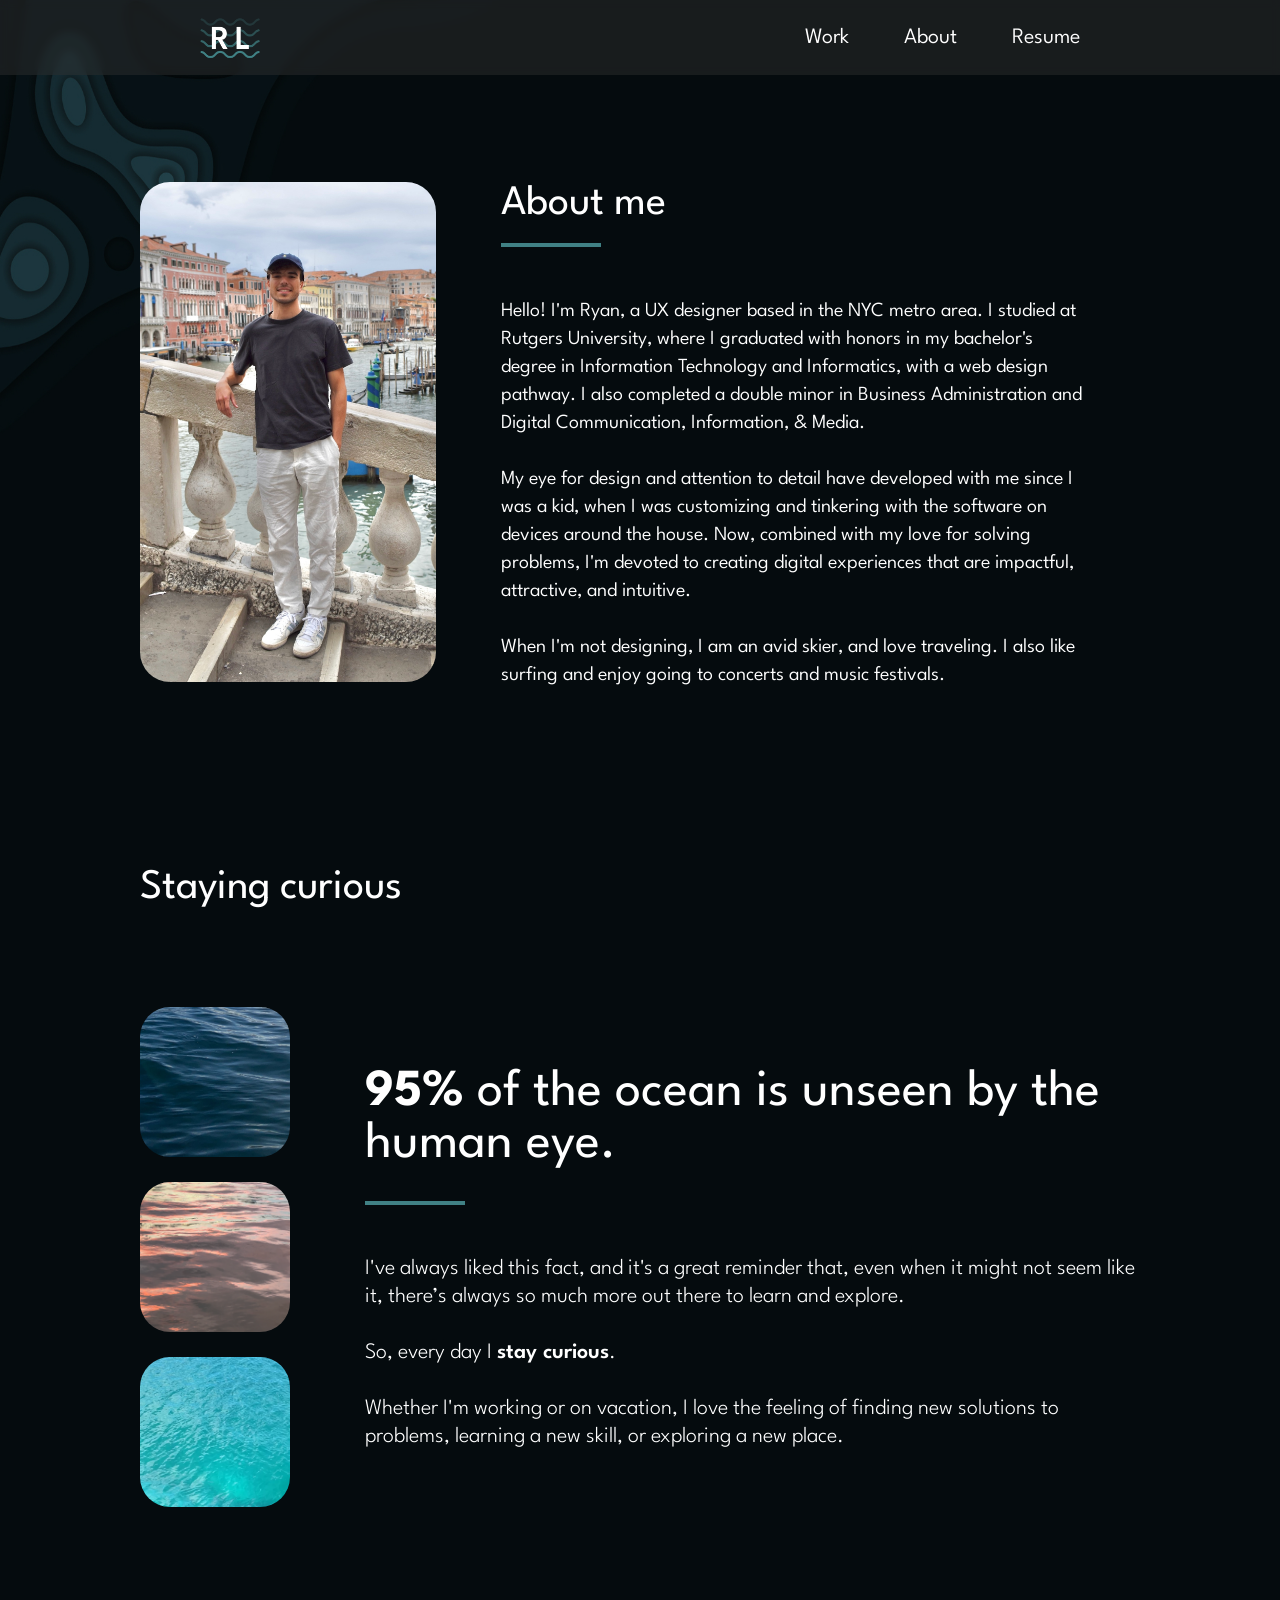
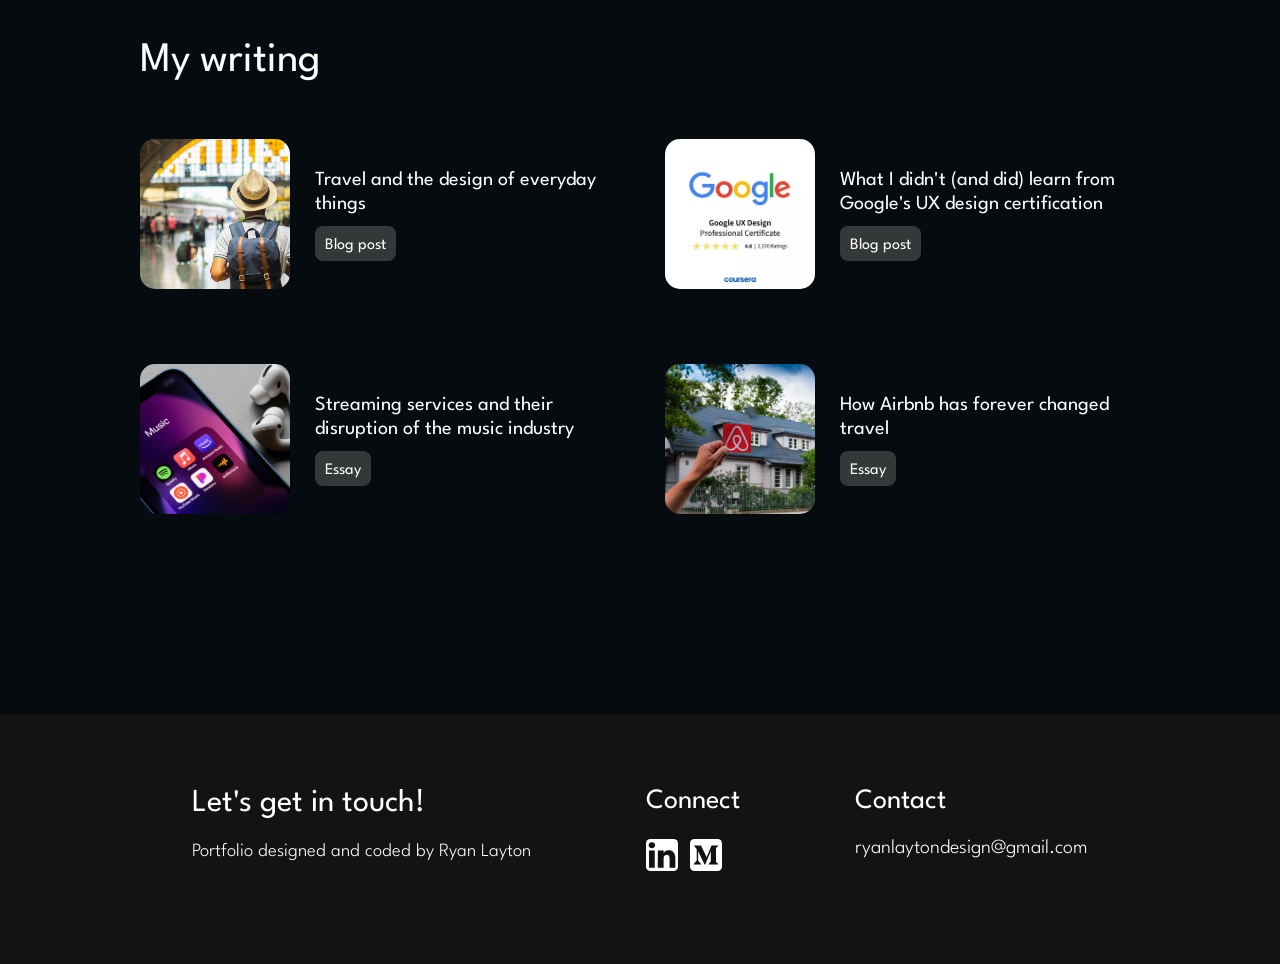
==== commit bb938235: "new about pic" ====
--- a/about.html
+++ b/about.html
@@ -57,7 +57,7 @@
 
             <div id="aboutText">
               <div id="aboutImg">
-                <img src="images/aboutMe.png" alt="" id ="meimg">
+                <img src="images/menew.jpg" alt="" id ="meimg">
               </div>
               <div>
               <h2 style="margin-left:15px; margin-bottom:20px;">About me</h2>
--- a/aboutstyles.css
+++ b/aboutstyles.css
@@ -100,27 +100,21 @@
   justify-content: center;
 }
 
-  .mobileHeader
-  {
-    height:48px;
-    width:92vw;
-    justify-content: space-between;
-    top:0;
-    position: fixed;
-    color:white;
-    display:none;
-    background-color: rgba(52, 52, 52, 0.714);
-    backdrop-filter: blur(10px);
-    border-radius:100px;
-    border-style: solid;
-    border-color: rgb(41, 41, 41);
-    border-width: 1px;
-    margin-top:12px;
-    margin-left:4vw;
-    margin-right:4vw;
-    z-index: 3;
-    box-shadow: 0px 18px 28px -10px rgba(0,0,0,0.73);
-  }
+.mobileHeader
+{
+  display:flex;
+  height:48px;
+  width:100vw;
+  justify-content: space-between;
+  top:0;
+  position: fixed;
+  color:white;
+  display:none;
+  background-color: rgba(52, 52, 52, 0.714);
+  backdrop-filter: blur(10px);
+  z-index: 3;
+  box-shadow: 0px 18px 28px -10px rgba(0,0,0,0.73);
+}
   
   .closeIcon {
     display: none;
@@ -622,23 +616,24 @@
 
 
   .mobileHeader{
-    display:flex
-  }
-  
+    display:flex;
+  }
+  
+
+
   .mobilemenu{
     width:50px;
     height:50px;
-    padding:25px;
     display:flex;
-    margin:25px;
     justify-content: center;
     align-items: center;
     cursor: pointer;
     background-color: #0000;
     border: none;
-    z-index: 50;
-  }
-
+    z-index: 8;
+    
+  }
+  
 
 
   #mobilename {
@@ -648,18 +643,17 @@
     align-items: center;
   }
   
+
   .mobilemenu img{
-    height:36px;
-    width:36px;
-  }
-  
+    height:32px;
+    width:32px;
+  }
+
   #mobilename img {
-    width: 60px;
+    width: 45px;
     height:auto;
     padding:25px;
   }
-  
-
   
 #body{
   height:100%;
@@ -801,13 +795,13 @@
 
 .imagestack{
 margin-right:0px;
-gap:50px;
+gap:35px;
 }
 
 .imagestack img{
-  width:120px;
+  width:75px;
   height: 120px;
-  border-radius: 15px;
+  border-radius: 10px;
 }
 
 .bigvaluetext p{
@@ -841,6 +835,12 @@
   backdrop-filter: blur(5px);
 }
 
+.writing img{
+  height:100px;
+  width:100px;
+  border-radius: 10px;
+}
+
 .writing h4{
   margin-bottom:10px;
   margin-top:0px;
@@ -862,7 +862,6 @@
   padding-right:0px;
   padding-bottom: 100px !important;
   flex-wrap: wrap;
-  margin-top: 40px;
   margin-left:0px;
   width:100%;
 }
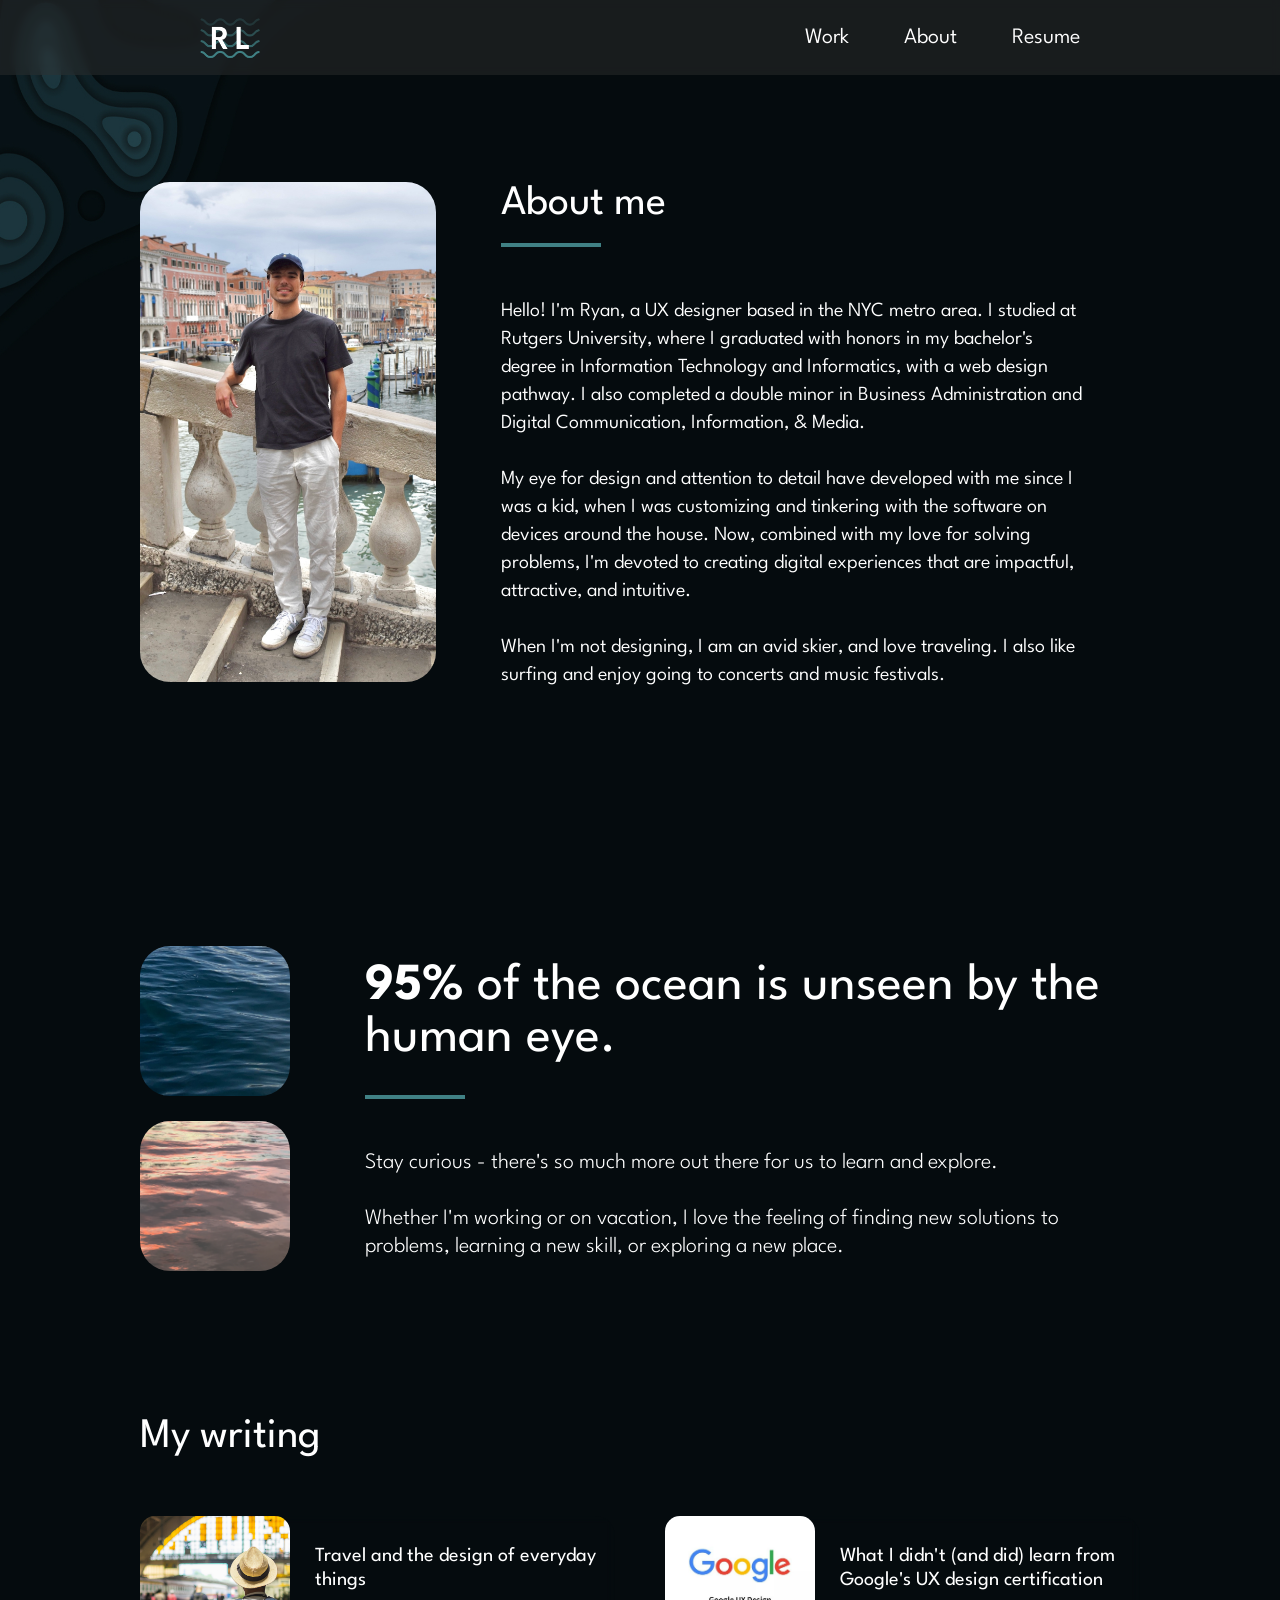
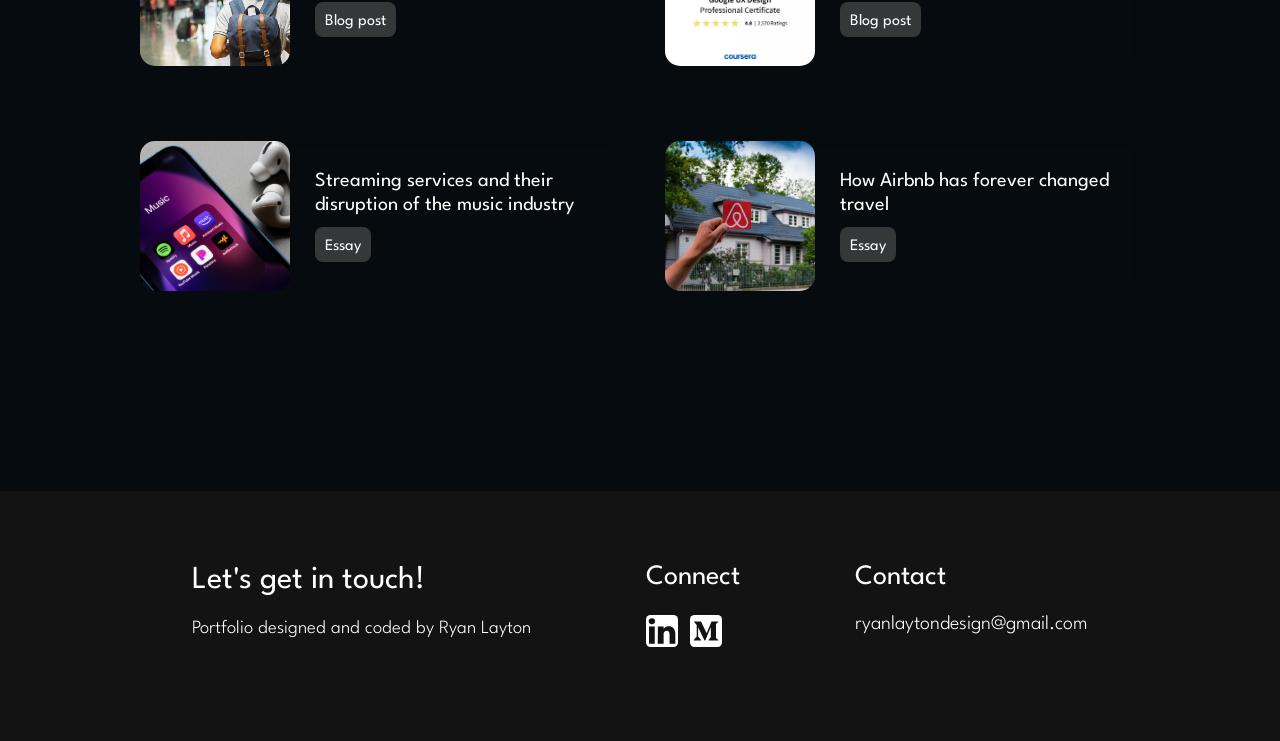
==== commit a974864e: "about curious update" ====
--- a/about.html
+++ b/about.html
@@ -75,8 +75,8 @@
         </div>
 
         <section id = "values">
-          <h2>Staying curious</h2>
-          <div class="bigvalue"><div class="valuecard"><div class="bigvaluetext"><h1 id="valuetitle"><strong>95%</strong> of the ocean is unseen by the human eye.</h1><div class="line2" style="margin-top:0px; margin-left:25px;"></div><p>I've always liked this fact, and it's a great reminder that, even when it might not seem like it, there’s always so much more out there to learn and explore. <br><br>So, every day I <strong style="font-weight: 600;">stay curious</strong>. <br><br>Whether I'm working or on vacation, I love the feeling of finding new solutions to problems, learning a new skill, or exploring a new place.</p></div><div class="imagestack"><img src="images/adapttest.png" alt=""><img src="images/oceanthumb.png" alt=""><img src="images/waterthumb3.png" alt=""></div></div></div>
+
+          <div class="bigvalue"><div class="valuecard"><div class="bigvaluetext"><h1 id="valuetitle"><strong>95%</strong> of the ocean is unseen by the human eye.</h1><div class="line2" style="margin-top:0px; margin-left:25px;"></div><p>Stay curious - there's so much more out there for us to learn and explore. <br><br>Whether I'm working or on vacation, I love the feeling of finding new solutions to problems, learning a new skill, or exploring a new place.</p></div><div class="imagestack"><img src="images/adapttest.png" alt=""><img src="images/oceanthumb.png" alt=""></div></div></div>
 
 
         </section>
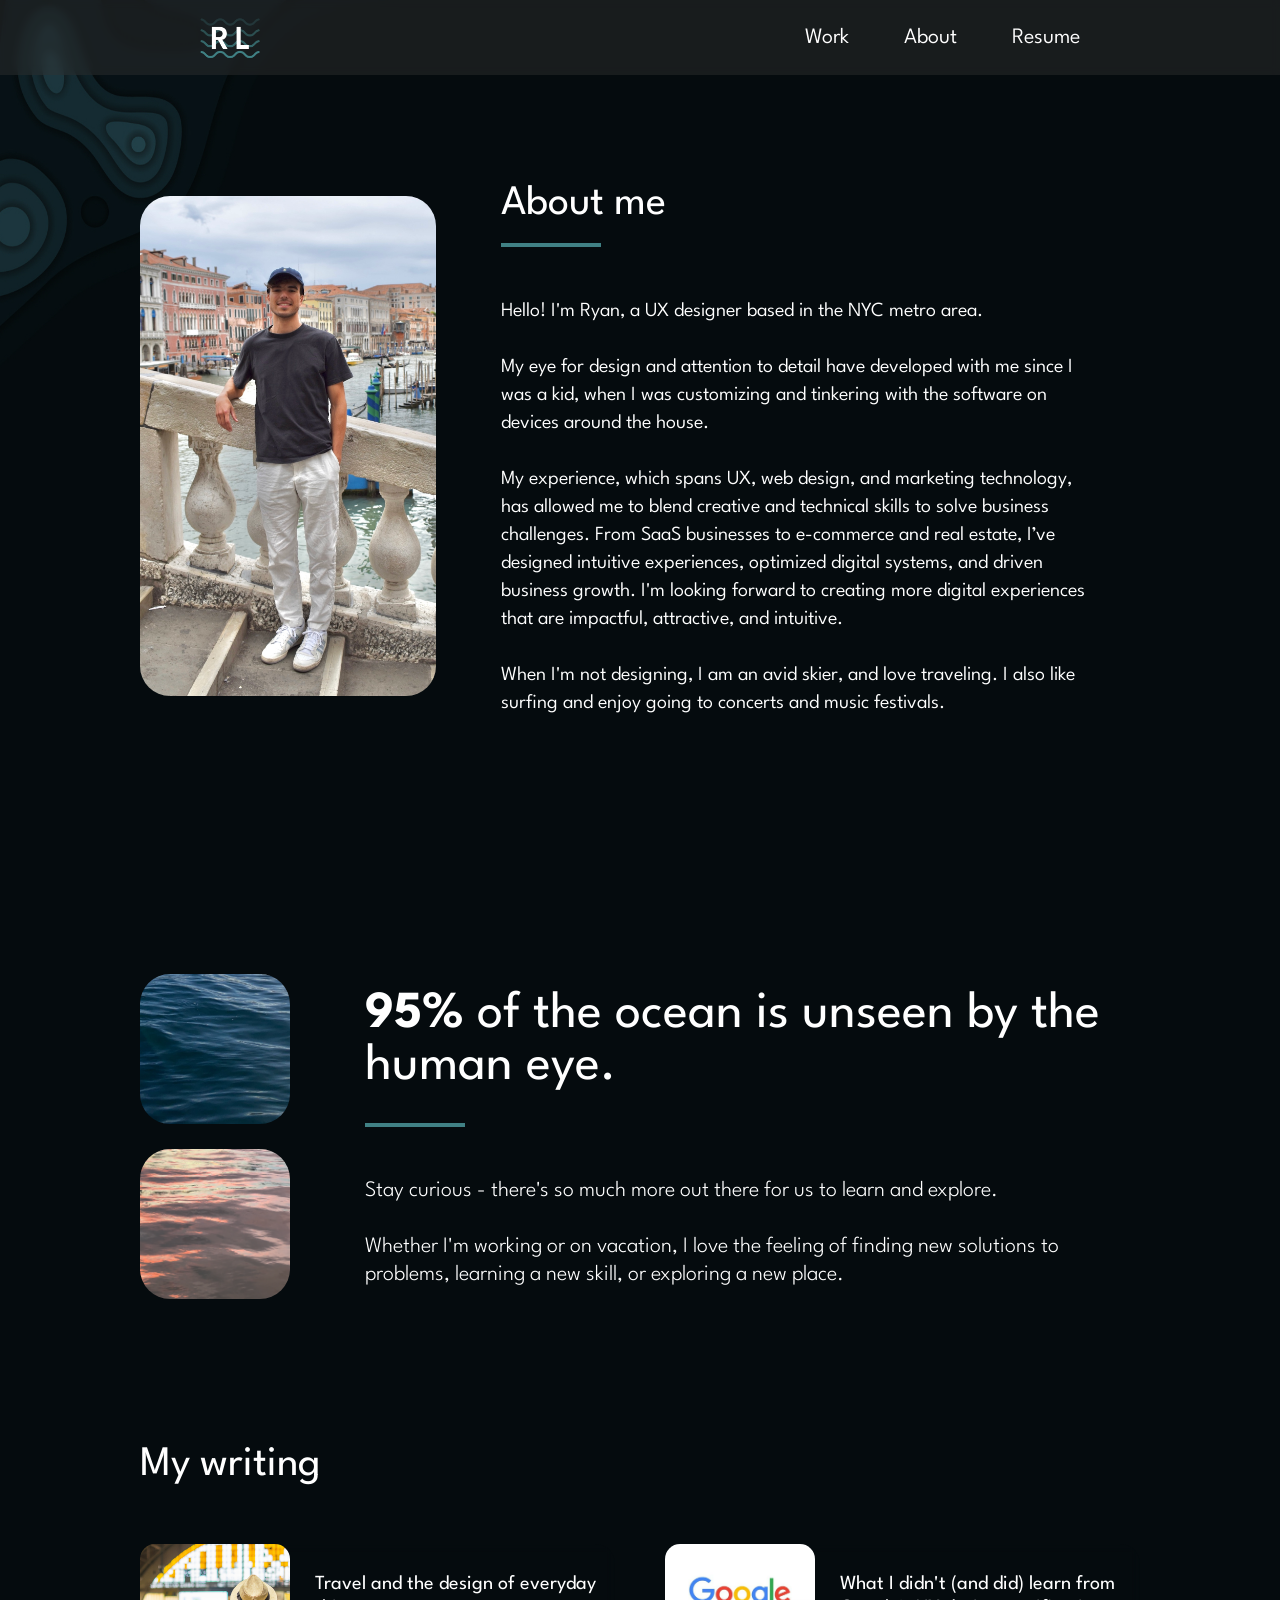
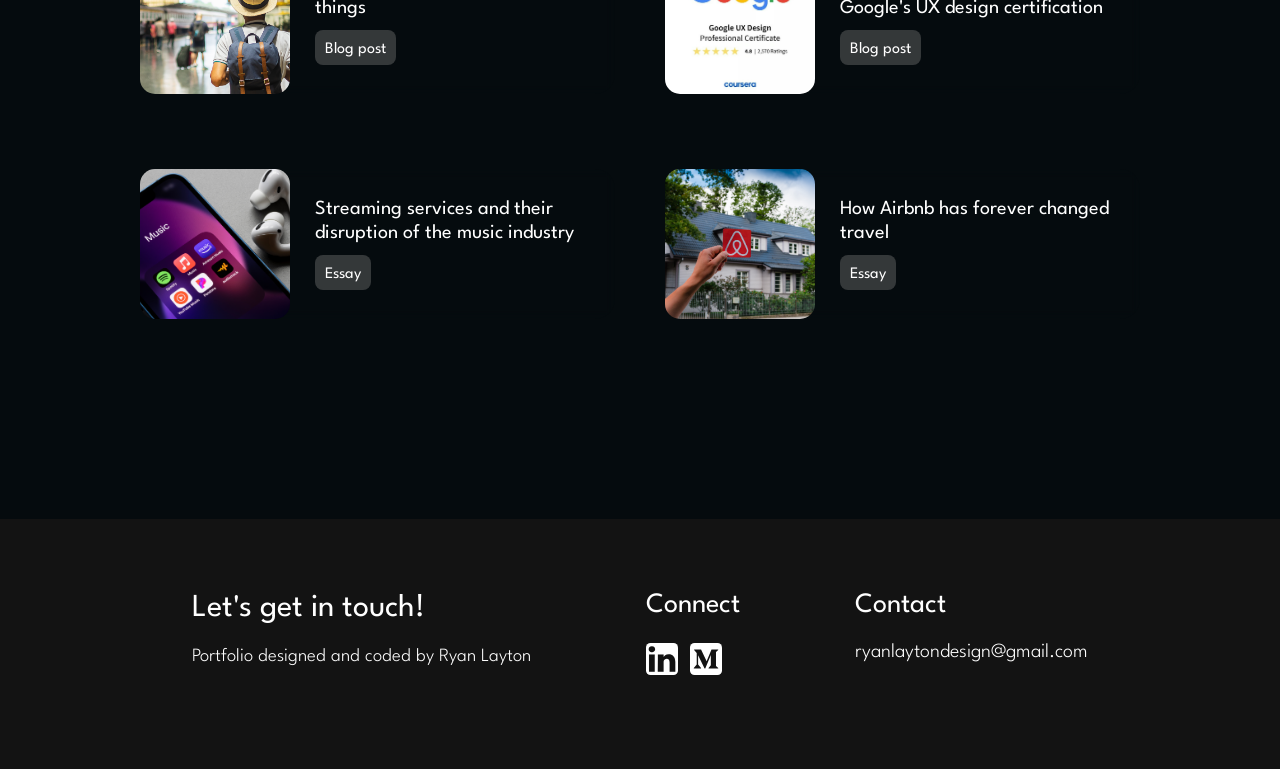
==== commit 4aab347f: "about page bio update" ====
--- a/about.html
+++ b/about.html
@@ -43,7 +43,7 @@
           <a href="./index.html"><img src="./images/initials.png" /></a>
         </div>
         <div class="tabs">
-          <a href="./index.html#work"  onclick="showScroll()">Work</a>  
+          <a href="./index.html#work" onclick="showScroll()">Work</a>  
           <a href="./about.html">About</a>
           <a href="images/RYAN-LAYTON-RESUME.pdf" target="_blank">Resume</a>
 
@@ -62,14 +62,16 @@
               <div>
               <h2 style="margin-left:15px; margin-bottom:20px;">About me</h2>
               <div class="line"></div>
-            <p>Hello! I'm Ryan, a UX designer based in the NYC metro area. I studied at Rutgers University, where I graduated with honors in my bachelor's degree in Information Technology and Informatics, with a web design pathway. I also completed a double minor in Business Administration and Digital Communication, Information, & Media.
-              <br>
-              <br>
-              My eye for design and attention to detail have developed with me since I was a kid, when I was customizing and tinkering with the software on devices around the house. Now, combined with my love for solving problems, I'm devoted to creating digital experiences that are impactful, attractive, and intuitive.
-              <br>
-              <br>
-              When I'm not designing, I am an avid skier, and love traveling. I also like surfing and enjoy going to concerts and music festivals.
-            </p>
+              <p>Hello! I'm Ryan, a UX designer based in the NYC metro area. 
+                <br>
+                <br>
+                My eye for design and attention to detail have developed with me since I was a kid, when I was customizing and tinkering with the software on devices around the house.<br>
+                <br>
+                My experience, which spans UX, web design, and marketing technology, has allowed me to blend creative and technical skills to solve business challenges. From SaaS businesses to e-commerce and real estate, I’ve designed intuitive experiences, optimized digital systems, and driven business growth. I'm looking forward to creating more digital experiences that are impactful, attractive, and intuitive.
+                <br>
+                <br>
+                When I'm not designing, I am an avid skier, and love traveling. I also like surfing and enjoy going to concerts and music festivals.
+              </p>
           </div>
         </div>
         </div>
